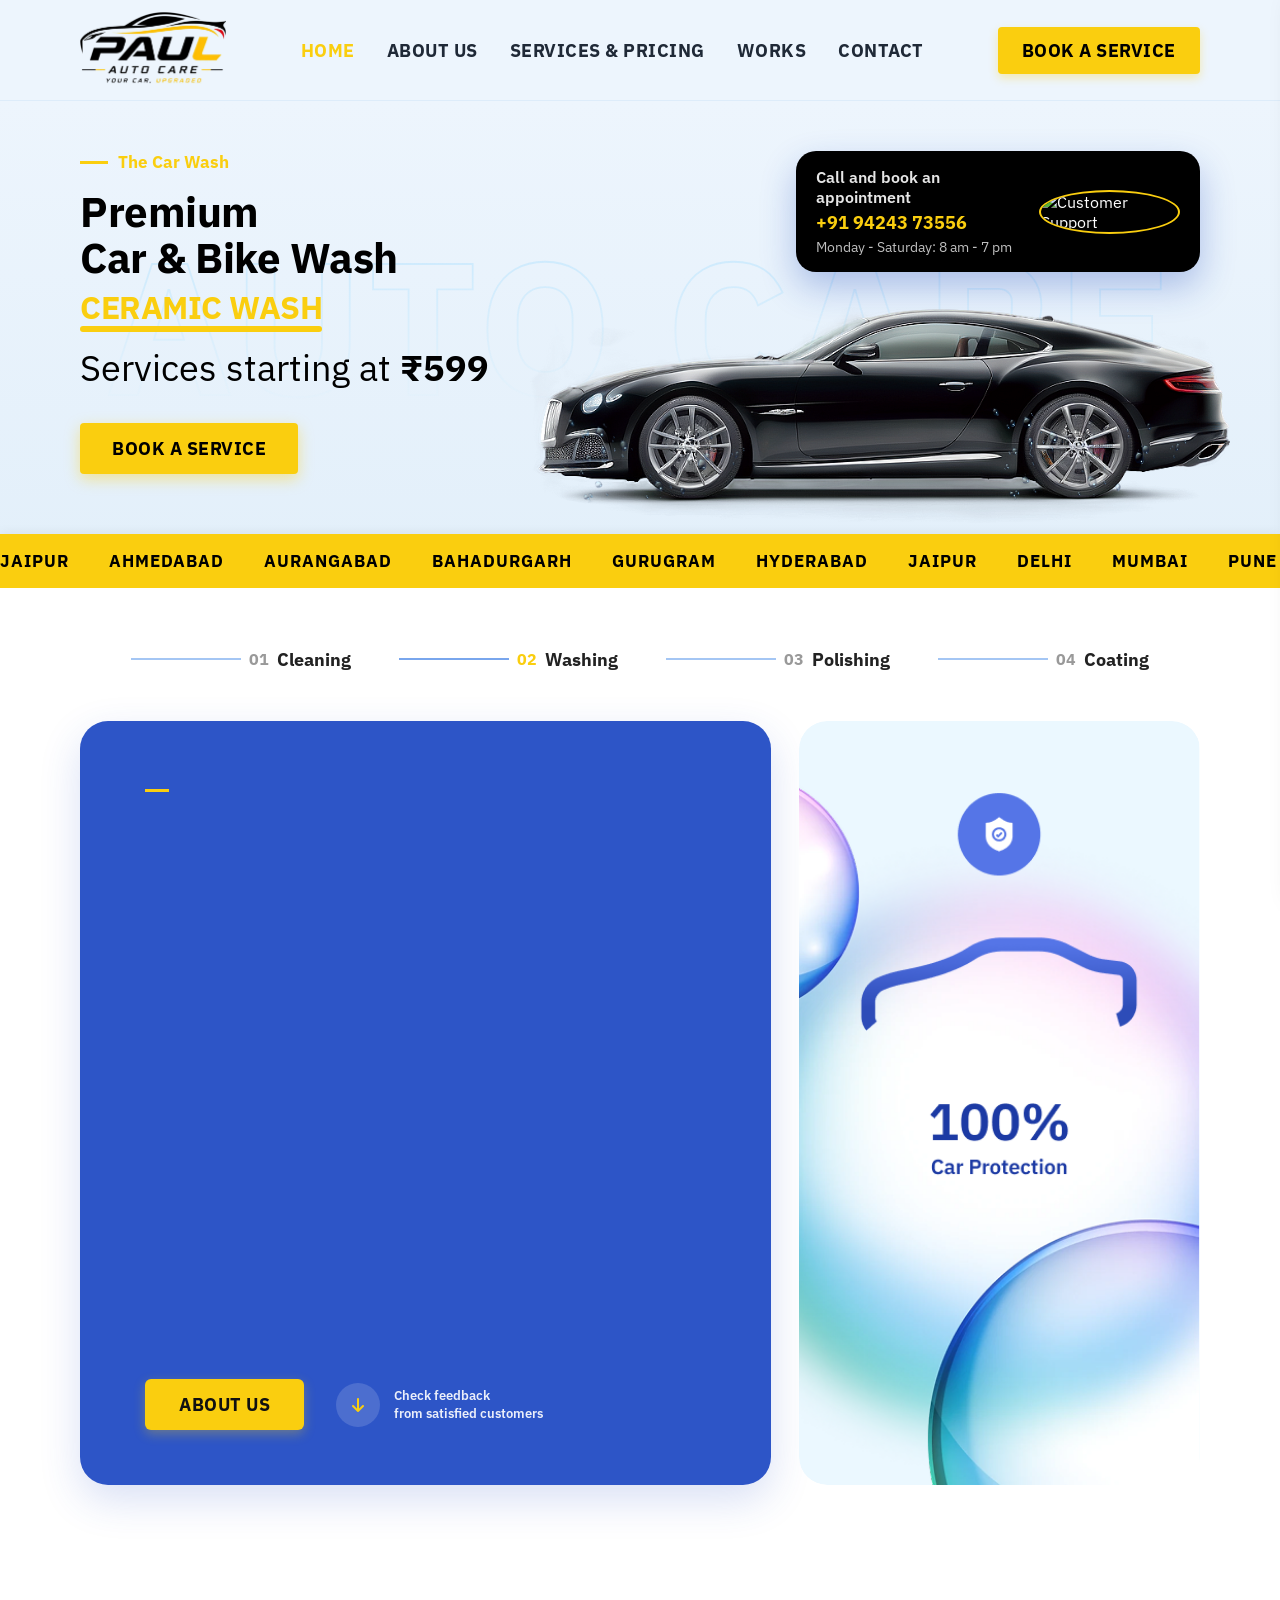
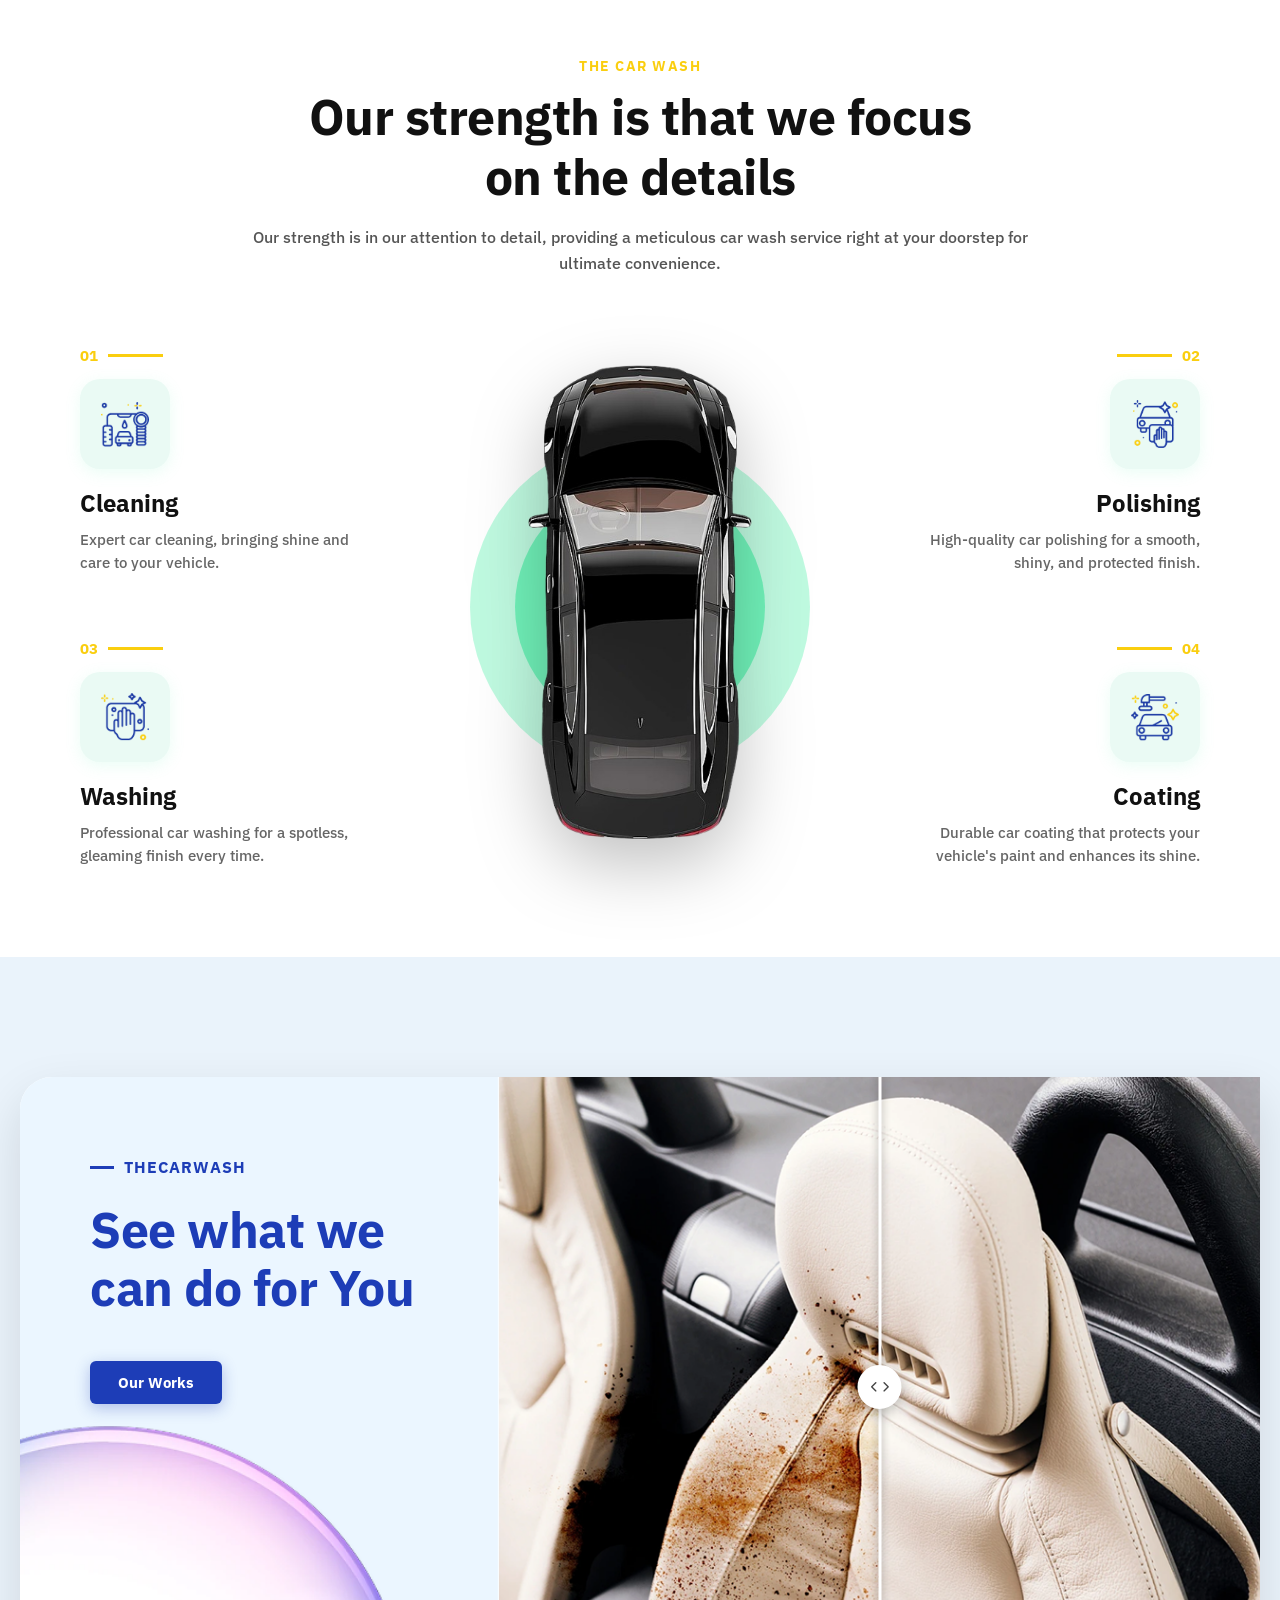
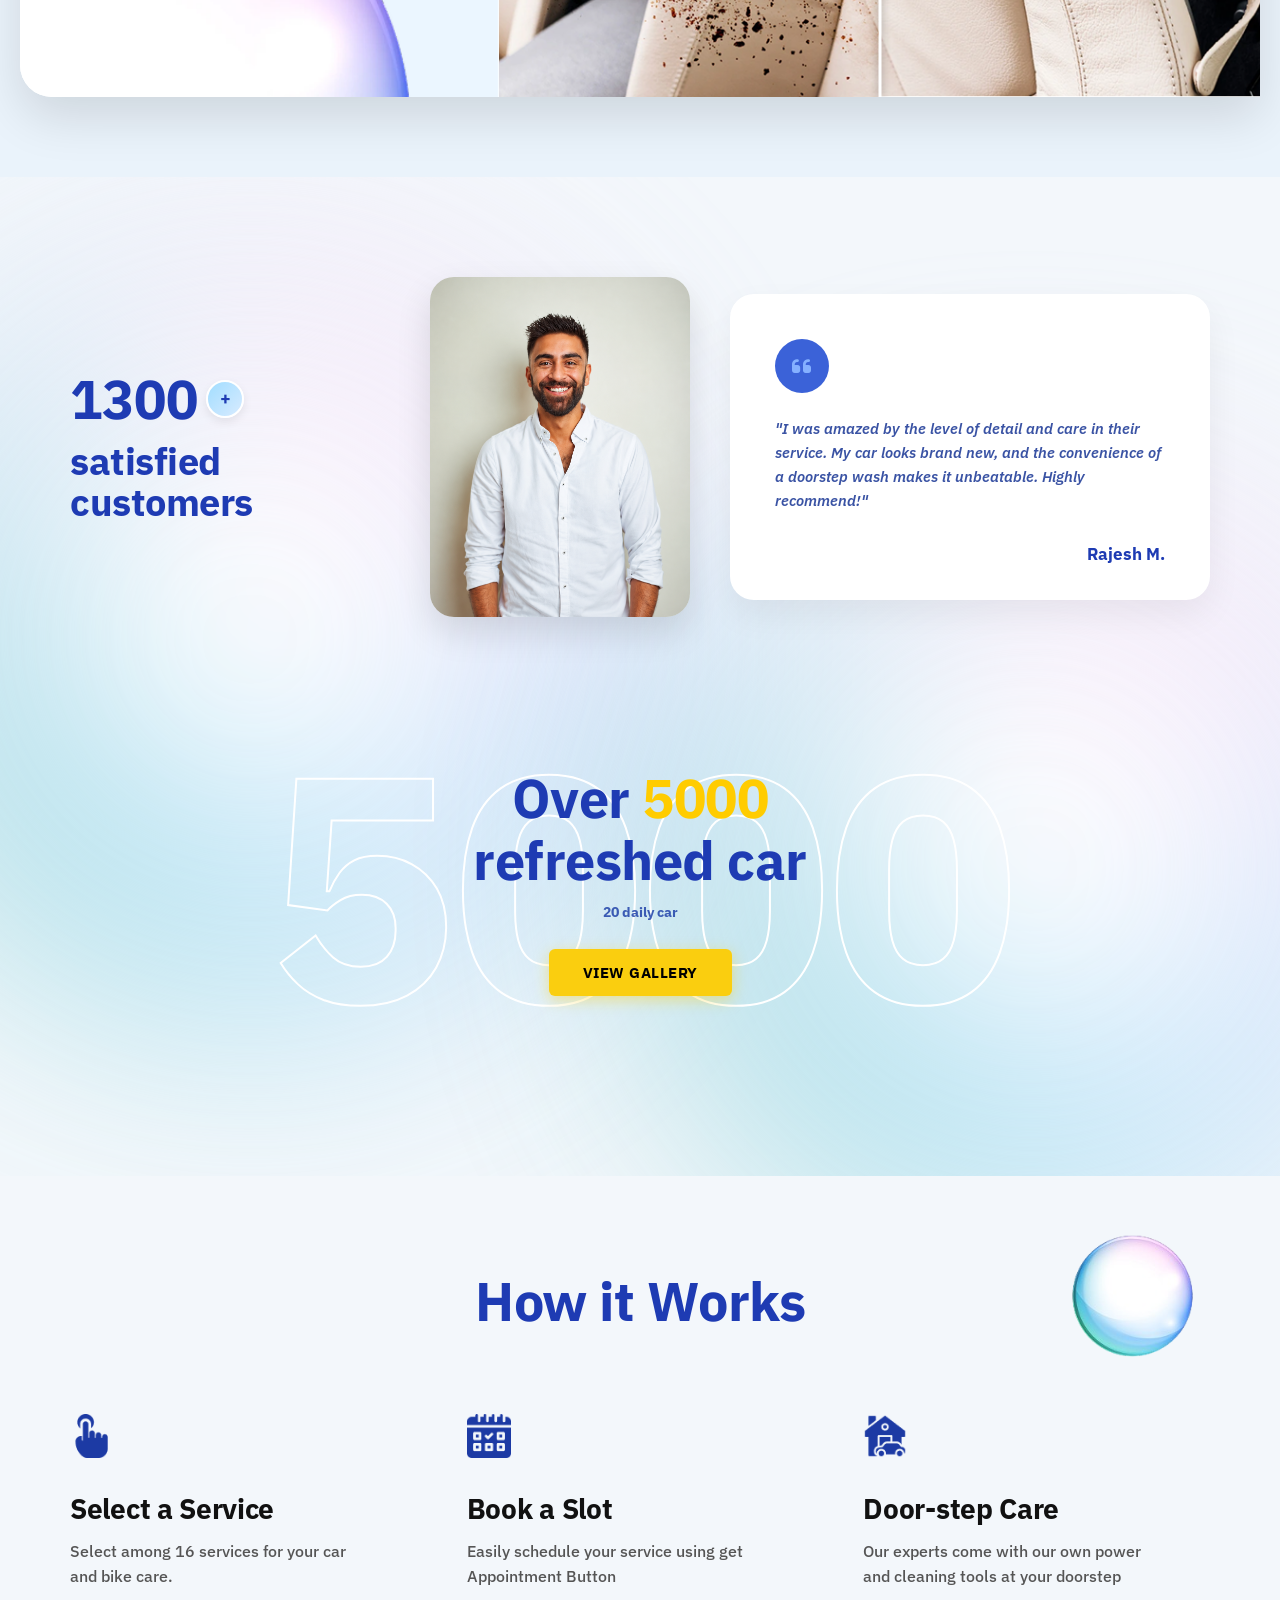
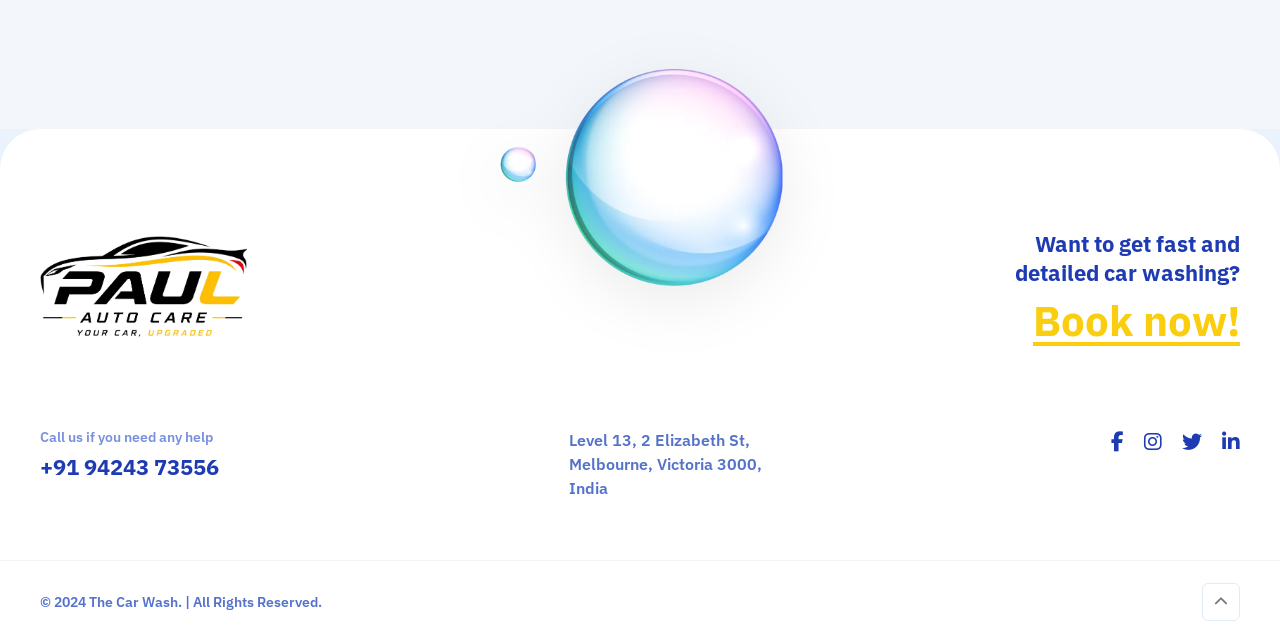
==== index.html @ 659ad4d6 "first commit" ====
<!DOCTYPE html>
<html lang="en">

<head>
    <meta charset="UTF-8">
    <meta name="viewport" content="width=device-width, initial-scale=1.0">
    <title>The Car Wash</title>
    <!-- FontAwesome 6 CDN for reliable icons -->
    <link rel="stylesheet" href="https://cdnjs.cloudflare.com/ajax/libs/font-awesome/6.4.0/css/all.min.css"
        crossorigin="anonymous" referrerpolicy="no-referrer" />
    <!-- Animate.css for motion effects -->
    <link rel="stylesheet" href="https://cdnjs.cloudflare.com/ajax/libs/animate.css/4.1.1/animate.min.css" />
    <!-- Google Fonts -->
    <link rel="preconnect" href="https://fonts.googleapis.com">
    <link rel="preconnect" href="https://fonts.gstatic.com" crossorigin>
    <link href="https://fonts.googleapis.com/css2?family=Montserrat:wght@400;500;600;700;800;900&display=swap"
        rel="stylesheet">
    <link rel="stylesheet" href="style/style.css">
</head>

<body>
    <nav>
        <div class="nav-container">
            <div class="logo">
                <a href="#"><img src="assets/logo-paul.png" alt="The Car Wash Logo"></a>
            </div>

            <ul class="nav-links">
                <li><a href="#" class="active">HOME</a></li>
                <li><a href="#">ABOUT US</a></li>
                <li><a href="#">SERVICES & PRICING</a></li>
                <li><a href="#">WORKS</a></li>
                <li><a href="#">CONTACT</a></li>
            </ul>

            <div class="nav-btn-wrapper">
                <a href="#" class="btn-book">BOOK A SERVICE</a>
            </div>

            <!-- Hamburger Button for Mobile -->
            <button class="hamburger-btn" id="hamburgerBtn" aria-label="Toggle Menu">
                <i class="fa-solid fa-bars"></i>
            </button>
        </div>
    </nav>

    <!-- Side Menu Overlay & Panel for Mobile/Tablet -->
    <div class="side-panel-overlay" id="sidePanelOverlay"></div>
    <div class="side-panel" id="sidePanel">
        <div class="side-panel-header">
            <div class="side-panel-logo">
                <img src="assets/logo-paul.png" alt="The Car Wash Logo">
            </div>
            <button class="close-btn" id="closePanelBtn" aria-label="Close Menu">
                <i class="fa-solid fa-xmark"></i>
            </button>
        </div>
        <ul class="side-panel-links">
            <li><a href="#" class="active"><i class="fa-solid fa-house"></i> HOME</a></li>
            <li><a href="#"><i class="fa-solid fa-address-card"></i> ABOUT US</a></li>
            <li><a href="#"><i class="fa-solid fa-list-check"></i> SERVICES & PRICING</a></li>
            <li><a href="#"><i class="fa-solid fa-briefcase"></i> WORKS</a></li>
            <li><a href="#"><i class="fa-solid fa-envelope"></i> CONTACT</a></li>
        </ul>
        <div class="side-panel-footer">
            <a href="#" class="btn-book side-book-btn"><i class="fa-solid fa-calendar-check"></i> BOOK A SERVICE</a>
        </div>
    </div>

    <section class="auto-hero-section">
        <!-- Thin gradient outlined background text behind elements -->
        <svg class="hero-bg-svg" viewBox="0 0 1000 200" preserveAspectRatio="xMidYMid meet">
            <defs>
                <linearGradient id="outlineGradient" x1="0%" y1="0%" x2="0%" y2="100%">
                    <stop offset="0%" stop-color="#A1DDFF" stop-opacity="0.5" />
                    <stop offset="100%" stop-color="#f3f7fc" stop-opacity="0.5" />
                </linearGradient>
            </defs>
            <text x="50%" y="50%" text-anchor="middle" dominant-baseline="central" class="hero-bg-svg-text">AUTO CARE</text>
        </svg>

        <div class="hero-container">
            <div class="hero-content animate__animated animate__fadeInLeft">
                <div class="sub-heading">
                    <span class="yellow-line"></span>
                    <span class="sub-text">The Car Wash</span>
                </div>
                <h1 class="main-title">
                    Premium<br>
                    Car & Bike Wash<br>
                    <span class="highlight-wrapper">
                        <span class="highlight-text" id="animatedHighlightText">GRAPHENE CERAMIC WASH</span>
                        <span class="highlight-underline" id="animatedHighlightUnderline"></span>
                    </span>
                </h1>
                <p class="starting-price">Services starting at <b>₹599</b></p>
                <div class="hero-action">
                    <a href="#" class="btn-book hero-btn">BOOK A SERVICE</a>
                </div>
            </div>

            <div class="hero-image-container animate__animated animate__fadeInRight">
                <!-- Appointment Badge -->
                <div class="appointment-card animate__animated animate__fadeInDown animate__delay-1s">
                    <div class="appointment-info">
                        <span class="title">Call and book an appointment</span>
                        <span class="phone-number">+91 94243 73556</span>
                        <span class="timing">Monday - Saturday: 8 am - 7 pm</span>
                    </div>
                    <div class="avatar">
                        <img src="https://images.unsplash.com/photo-1534528741775-53994a69daeb?auto=format&fit=crop&w=150&q=80"
                            alt="Customer Support">
                    </div>
                </div>

                <!-- Water Drops overlays -->
                <img src="assets/drops.png" alt="Water Drops Left" class="drops-image drops-left">
                <img src="assets/drops.png" alt="Water Drops Right" class="drops-image drops-right">

                <!-- Car Image -->
                <img src="assets/car-wash.png" alt="Blue Car Wash" class="car-image">
            </div>
        </div>

        <!-- City Banner / Ticker below hero -->
        <div class="city-banner">
            <div class="marquee-track">
                <div class="city-list">
                    <span>JAIPUR</span>
                    <span>AHMEDABAD</span>
                    <span>AURANGABAD</span>
                    <span>BAHADURGARH</span>
                    <span>GURUGRAM</span>
                    <span>HYDERABAD</span>
                    <span>JAIPUR</span>
                    <span>DELHI</span>
                    <span>MUMBAI</span>
                    <span>PUNE</span>
                </div>
                <div class="city-list" aria-hidden="true">
                    <span>JAIPUR</span>
                    <span>AHMEDABAD</span>
                    <span>AURANGABAD</span>
                    <span>BAHADURGARH</span>
                    <span>GURUGRAM</span>
                    <span>HYDERABAD</span>
                    <span>JAIPUR</span>
                    <span>DELHI</span>
                    <span>MUMBAI</span>
                    <span>PUNE</span>
                </div>
            </div>
        </div>
    </section>



    <section class="car-wash-section">
        <!-- Top steps indicator -->
        <div class="wash-steps-wrapper animate__animated animate__fadeInUp">
            <div class="wash-step active" data-step="0">
                <span class="step-line"></span>
                <span class="step-num">01</span>
                <span class="step-name">Cleaning</span>
            </div>
            <div class="wash-step" data-step="1">
                <span class="step-line"></span>
                <span class="step-num">02</span>
                <span class="step-name">Washing</span>
            </div>
            <div class="wash-step" data-step="2">
                <span class="step-line"></span>
                <span class="step-num">03</span>
                <span class="step-name">Polishing</span>
            </div>
            <div class="wash-step" data-step="3">
                <span class="step-line"></span>
                <span class="step-num">04</span>
                <span class="step-name">Coating</span>
            </div>
        </div>

        <!-- Main content area: Left blue box & Right car-100 image -->
        <div class="car-wash-container animate__animated animate__fadeInUp">
            <!-- Left Blue Box -->
            <div class="car-wash-left-box">
                <div class="box-sub-heading">
                    <span class="box-yellow-line"></span>
                    <span class="box-sub-text" id="washSubText">The Car Wash</span>
                </div>

                <h2 class="box-title" id="washTitle">
                    Car Washing Center<br>
                    at your Door-Step!
                </h2>

                <ul class="box-features" id="washFeatures">
                    <li>Most Affordable Price</li>
                    <li>Authorised Products</li>
                    <li>Free Air Freshener<br><span class="feature-sub">on every service.</span></li>
                </ul>

                <div class="box-action">
                    <a href="#" class="btn-about-us">ABOUT US</a>
                    <div class="feedback-link">
                        <span class="arrow-circle"><i class="fa-solid fa-arrow-down"></i></span>
                        <div class="feedback-text">
                            Check feedback<br>
                            from satisfied customers
                        </div>
                    </div>
                </div>
            </div>

            <!-- Right Image Box -->
            <div class="car-wash-right-img">
                <img src="assets/car-100.png" alt="100% Car Protection">
            </div>
        </div>
    </section>

    <!-- Details Strength Feature Section -->
    <section class="details-strength-section">
        <div class="details-header animate__animated animate__fadeInUp">
            <span class="sub-tag">THE CAR WASH</span>
            <h2 class="section-heading">Our strength is that we focus<br>on the details</h2>
            <p class="section-subtext">Our strength is in our attention to detail, providing a meticulous car wash service right at your doorstep for ultimate convenience.</p>
        </div>

        <div class="details-content-grid animate__animated animate__fadeInUp">
            <!-- Left Features (01 & 03) -->
            <div class="features-column features-left">
                <!-- Item 01: Cleaning -->
                <div class="detail-card">
                    <div class="card-num-bar">
                        <span class="card-num">01</span>
                        <span class="card-line"></span>
                    </div>
                    <div class="icon-box">
                        <img src="assets/icon1.png" alt="Cleaning Icon">
                    </div>
                    <h3 class="card-title">Cleaning</h3>
                    <p class="card-desc">Expert car cleaning, bringing shine and care to your vehicle.</p>
                </div>

                <!-- Item 03: Washing -->
                <div class="detail-card">
                    <div class="card-num-bar">
                        <span class="card-num">03</span>
                        <span class="card-line"></span>
                    </div>
                    <div class="icon-box">
                        <img src="assets/icon3.png" alt="Washing Icon">
                    </div>
                    <h3 class="card-title">Washing</h3>
                    <p class="card-desc">Professional car washing for a spotless, gleaming finish every time.</p>
                </div>
            </div>

            <!-- Center Rotating Car Container -->
            <div class="center-rotate-container">
                <!-- Dual rings background behind car -->
                <div class="green-rings-bg">
                    <div class="ring outer-ring"></div>
                    <div class="ring inner-ring"></div>
                </div>
                <!-- Seamless Rotating Car Image -->
                <img src="assets/rotate-car.png" alt="Rotating Car Top View" class="rotating-car-img">
            </div>

            <!-- Right Features (02 & 04) -->
            <div class="features-column features-right">
                <!-- Item 02: Polishing -->
                <div class="detail-card">
                    <div class="card-num-bar">
                        <span class="card-line"></span>
                        <span class="card-num">02</span>
                    </div>
                    <div class="icon-box">
                        <img src="assets/icon2.png" alt="Polishing Icon">
                    </div>
                    <h3 class="card-title">Polishing</h3>
                    <p class="card-desc">High-quality car polishing for a smooth, shiny, and protected finish.</p>
                </div>

                <!-- Item 04: Coating -->
                <div class="detail-card">
                    <div class="card-num-bar">
                        <span class="card-line"></span>
                        <span class="card-num">04</span>
                    </div>
                    <div class="icon-box">
                        <img src="assets/icon4.png" alt="Coating Icon">
                    </div>
                    <h3 class="card-title">Coating</h3>
                    <p class="card-desc">Durable car coating that protects your vehicle's paint and enhances its shine.</p>
                </div>
            </div>
        </div>
        </section>
    <!-- Before & After Comparison Works Section -->
    <section class="before-after-section">
        <div class="before-after-container animate__animated animate__fadeInUp">
            <!-- Left Info Box with bg image afbef-left.png -->
            <div class="ba-left-box" style="background-image: url('assets/afbef-left.png');">
                <div class="ba-sub-heading">
                    <span class="ba-line"></span>
                    <span class="ba-sub-text">THECARWASH</span>
                </div>
                <h2 class="ba-title">
                    See what we
                    can do for
                    You
                </h2>
                <a href="#" class="btn-our-works">Our Works</a>
            </div>

            <!-- Right Interactive Slider Container -->
            <div class="ba-slider-container" id="baSliderContainer">
                <!-- After Image (Base / Full background) -->
                <div class="ba-img-layer ba-after-layer">
                    <img src="assets/after-seat1.png" alt="After Cleaning Seat">
                </div>

                <!-- Before Image (Clipped overlay) -->
                <div class="ba-img-layer ba-before-layer" id="baBeforeLayer">
                    <img src="assets/before-seat1.png" alt="Before Cleaning Seat">
                </div>

                <!-- Vertical Handle Line & Handle Button -->
                <div class="ba-handle-line" id="baHandleLine">
                    <div class="ba-handle-btn">
                        <i class="fa-solid fa-chevron-left"></i>
                        <i class="fa-solid fa-chevron-right"></i>
                    </div>
                </div>

                <!-- Hidden Range Input for seamless dragging/touching -->
                <input type="range" min="0" max="100" value="50" class="ba-range-input" id="baRangeInput" aria-label="Before and after comparison slider">
            </div>
        </div>
    </section>
    <!-- Testimonials & 5000 Stats Section -->
    <section class="reviews-stats-section">
        <!-- Big blurred background balls (ball-bg.png) -->
        <img src="assets/ball-bg.png" alt="Blurred Background Ambient" class="bg-blur-ball ball-left">
        <img src="assets/ball-bg.png" alt="Blurred Background Ambient" class="bg-blur-ball ball-right">

        <div class="reviews-stats-container">
            <!-- Top Testimonial Row -->
            <div class="testimonial-row animate__animated animate__fadeInUp">
                <!-- Left Stat Card -->
                <div class="stat-badge-card">
                    <span class="stat-number">1300</span>
                    <span class="stat-plus-icon">+</span>
                    <div class="stat-label">
                        satisfied<br>
                        customers
                    </div>
                </div>

                <!-- Center Customer Portrait Image -->
                <div class="customer-portrait-box">
                    <img src="assets/review-persons.png" alt="Satisfied Customer Portrait">
                </div>

                <!-- Right Quote Card -->
                <div class="testimonial-quote-card">
                    <div class="quote-icon">
                        <i class="fa-solid fa-quote-left"></i>
                    </div>
                    <p class="quote-text">
                        "I was amazed by the level of detail and care in their service. My car looks brand new, and the convenience of a doorstep wash makes it unbeatable. Highly recommend!"
                    </p>
                    <span class="quote-author">Rajesh M.</span>
                </div>
            </div>

            <!-- Bottom 5000 Stats Banner -->
            <div class="stats-banner-5000 animate__animated animate__fadeInUp">
                <!-- Huge outlined watermark 5000 text in background -->
                <div class="outline-watermark-5000">5000</div>

                <!-- Foreground Content -->
                <div class="banner-foreground-content">
                    <h2 class="banner-heading">
                        Over <span class="highlight-yellow">5000</span><br>
                        refreshed car
                    </h2>
                    <p class="banner-subtext">20 daily car</p>
                    <a href="#" class="btn-view-gallery">VIEW GALLERY</a>
                </div>
            </div>
        </div>
    </section>
    <!-- How It Works Section -->
    <section class="how-it-works-section">
        <!-- Top Right Ball BG -->
        <img src="assets/ball-bg.png" alt="Top Right Ambient Ball" class="hiw-ball-bg">

        <div class="hiw-container animate__animated animate__fadeInUp">
            <h2 class="hiw-main-title">How it Works</h2>

            <div class="hiw-steps-grid">
                <!-- Step 1: Select a Service -->
                <div class="hiw-step-card">
                    <div class="hiw-icon-box">
                        <img src="assets/foot1.png" alt="Select a Service Icon">
                    </div>
                    <h3 class="hiw-step-title">Select a Service</h3>
                    <p class="hiw-step-desc">Select among 16 services for your car and bike care.</p>
                </div>

                <!-- Step 2: Book a Slot -->
                <div class="hiw-step-card">
                    <div class="hiw-icon-box">
                        <img src="assets/foot2.png" alt="Book a Slot Icon">
                    </div>
                    <h3 class="hiw-step-title">Book a Slot</h3>
                    <p class="hiw-step-desc">Easily schedule your service using get Appointment Button</p>
                </div>

                <!-- Step 3: Door-step Care -->
                <div class="hiw-step-card">
                    <div class="hiw-icon-box">
                        <img src="assets/foot3.png" alt="Door-step Care Icon">
                    </div>
                    <h3 class="hiw-step-title">Door-step Care</h3>
                    <p class="hiw-step-desc">Our experts come with our own power and cleaning tools at your doorstep</p>
                </div>
            </div>
        </div>
    </section>

    <!-- Footer Section -->
    <footer class="site-footer">
        <!-- Center Overlapping Bubble Image -->
        <img src="assets/bubble.png" alt="Center Overlapping Bubble" class="footer-center-bubble">

        <div class="footer-container">
            <!-- Top CTA & Brand Row -->
            <div class="footer-main-row">
                <!-- Left: Logo -->
                <div class="footer-col footer-brand-col">
                    <a href="#" class="footer-logo">
                        <img src="assets/logo-paul.png" alt="The Car Wash Logo">
                    </a>
                </div>

                <!-- Right: Call To Action Text & Yellow Link -->
                <div class="footer-col footer-cta-col">
                    <p class="cta-question">Want to get fast and detailed car washing?</p>
                    <a href="#" class="cta-book-link">Book now!</a>
                </div>
            </div>

            <!-- Middle Info Row: Call, Address, Socials -->
            <div class="footer-info-row">
                <div class="info-col call-col">
                    <span class="info-label">Call us if you need any help</span>
                    <a href="tel:+919424373556" class="info-value phone-val">+91 94243 73556</a>
                </div>

                <div class="info-col address-col">
                    <p class="address-text">
                        Level 13, 2 Elizabeth St,<br>
                        Melbourne, Victoria 3000,<br>
                        India
                    </p>
                </div>

                <div class="info-col socials-col">
                    <a href="#" aria-label="Facebook"><i class="fa-brands fa-facebook-f"></i></a>
                    <a href="#" aria-label="Instagram"><i class="fa-brands fa-instagram"></i></a>
                    <a href="#" aria-label="Twitter"><i class="fa-brands fa-twitter"></i></a>
                    <a href="#" aria-label="LinkedIn"><i class="fa-brands fa-linkedin-in"></i></a>
                </div>
            </div>
        </div>

        <!-- Bottom Copyright Sub-Footer -->
        <div class="sub-footer">
            <div class="sub-footer-container">
                <p class="copyright-text">© 2024 The Car Wash. | All Rights Reserved.</p>
                <button class="back-to-top-btn" id="backToTopBtn" aria-label="Scroll back to top">
                    <i class="fa-solid fa-chevron-up"></i>
                </button>
            </div>
        </div>
    </footer>

    <script src="script/script.js"></script>
</body>

</html>
---- style/style.css ----
@import url('https://fonts.googleapis.com/css2?family=IBM+Plex+Sans:ital,wght@0,100..700;1,100..700&display=swap');

:root {
    --primary: #FACE0F;
    --dark: #000000;
    --font-ibm: "IBM Plex Sans", sans-serif;
}

/* Reset & Global Styles */
* {
    margin: 0;
    padding: 0;
    box-sizing: border-box;
}

body {
    font-family: var(--font-ibm);
    background-color: #eaf3fb;
    color: #111;
    overflow-x: hidden;
    position: relative;
}

/* NAVBAR STYLING */
nav {
    width: 100%;
    background-color: #edf5fd;
    border-bottom: 1px solid #ddecfa;
    position: relative;
    z-index: 100;
    padding: 12px 0;
}

.nav-container {
    max-width: 1850px;
    margin: 0 auto;
    padding: 0 40px;
    display: flex;
    justify-content: space-between;
    align-items: center;
}

.logo img {
    height: 72px;
    width: auto;
    object-fit: contain;
}

.nav-links {
    display: flex;
    list-style: none;
    gap: 32px;
    align-items: center;
}

.nav-links a {
    text-decoration: none;
    font-weight: 700;
    font-size: 18px;
    color: #1f2937;
    letter-spacing: 0.5px;
    transition: color 0.3s ease;
}

.nav-links a:hover,
.nav-links a.active {
    color: var(--primary);
}

.btn-book {
    display: inline-block;
    background-color: var(--primary);
    color: #000;
    font-weight: 800;
    font-size: 18px;
    padding: 12px 24px;
    border-radius: 4px;
    text-decoration: none;
    letter-spacing: 0.5px;
    box-shadow: 0 4px 10px rgba(255, 204, 0, 0.3);
    transition: all 0.3s ease;
}

.btn-book:hover {
    background-color: #e6b800;
    transform: translateY(-2px);
    box-shadow: 0 6px 14px rgba(255, 204, 0, 0.4);
}

.hamburger-btn {
    display: none;
    background: none;
    border: none;
    font-size: 26px;
    color: #111;
    cursor: pointer;
    padding: 5px;
}

/* SIDE PANEL / DRAWER FOR MOBILE & TABLETS */
.side-panel-overlay {
    position: fixed;
    top: 0;
    left: 0;
    width: 100vw;
    height: 100vh;
    background: rgba(0, 0, 0, 0.5);
    z-index: 998;
    opacity: 0;
    visibility: hidden;
    transition: opacity 0.3s ease, visibility 0.3s ease;
}

.side-panel-overlay.active {
    opacity: 1;
    visibility: visible;
}

.side-panel {
    position: fixed;
    top: 0;
    right: -320px;
    width: 300px;
    height: 100vh;
    background-color: #ffffff;
    z-index: 999;
    box-shadow: -5px 0 25px rgba(0, 0, 0, 0.15);
    display: flex;
    flex-direction: column;
    transition: right 0.4s cubic-bezier(0.25, 0.8, 0.25, 1);
    padding: 24px;
}

.side-panel.open {
    right: 0;
}

.side-panel-header {
    display: flex;
    justify-content: space-between;
    align-items: center;
    padding-bottom: 20px;
    border-bottom: 1px solid #eee;
}

.side-panel-logo img {
    height: 48px;
}

.close-btn {
    background: none;
    border: none;
    font-size: 24px;
    color: #333;
    cursor: pointer;
    transition: color 0.2s;
}

.close-btn:hover {
    color: var(--primary);
}

.side-panel-links {
    list-style: none;
    margin-top: 30px;
    display: flex;
    flex-direction: column;
    gap: 15px;
}

.side-panel-links li a {
    text-decoration: none;
    color: #222;
    font-weight: 700;
    font-size: 14px;
    display: flex;
    align-items: center;
    gap: 14px;
    padding: 10px 14px;
    border-radius: 6px;
    transition: background 0.2s, color 0.2s;
}

.side-panel-links li a i {
    font-size: 16px;
    color: var(--primary);
    width: 20px;
    text-align: center;
}

.side-panel-links li a:hover,
.side-panel-links li a.active {
    background-color: #fef8e7;
    color: #111;
}

.side-panel-footer {
    margin-top: auto;
    padding-top: 20px;
    text-align: center;
}

.side-book-btn {
    width: 100%;
    display: block;
    text-align: center;
}

/* HERO SECTION */
.auto-hero-section {
    position: relative;
    min-height: auto;
    background: linear-gradient(180deg, #edf5fd 0%, #e2effa 100%);
    display: flex;
    flex-direction: column;
    justify-content: space-between;
    overflow: hidden;
    padding-top: 30px;
}

.hero-bg-svg {
    position: absolute;
    top: 50%;
    left: 50%;
    transform: translate(-50%, -58%);
    width: 95vw;
    height: auto;
    max-height: 50vh;
    user-select: none;
    pointer-events: none;
    z-index: 1;
}

.hero-bg-svg-text {
    font-family: var(--font-ibm);
    font-size: 155px;
    font-weight: 900;
    fill: none;
    stroke: url(#outlineGradient);
    stroke-width: 1.5px;
    letter-spacing: 4px;
}

.hero-container {
    max-width: 1750px;
    width: 100%;
    margin: 0 auto;
    padding: 0 40px;
    display: grid;
    grid-template-columns: 1fr 1.25fr;
    align-items: flex-end;
    position: relative;
    z-index: 2;
    margin-top: 20px;
    margin-bottom: 0;
}

/* Left Content */
.hero-content {
    display: flex;
    flex-direction: column;
    align-items: flex-start;
    padding-bottom: 40px;
}

.sub-heading {
    display: flex;
    align-items: center;
    gap: 10px;
    margin-bottom: 16px;
}

.yellow-line {
    width: 28px;
    height: 3px;
    background-color: var(--primary);
    display: inline-block;
}

.sub-text {
    font-weight: 700;
    color: var(--primary);
    font-size: 17px;
}

.main-title {
    font-size: 84px;
    font-weight: 900;
    line-height: 1.1;
    color: #000;
    margin-bottom: 16px;
    letter-spacing: -0.5px;
}

.main-title .highlight {
    color: var(--primary);
}

.highlight-wrapper {
    position: relative;
    display: inline-block;
    color: var(--primary, var(--primary));
}

.highlight-text {
    display: inline-block;
    transition: opacity 0.3s ease, transform 0.3s ease;
    opacity: 1;
    transform: translateY(0);
    font-size: 48px;
}

.highlight-text.fade-out {
    opacity: 0;
    transform: translateY(-8px);
}

.highlight-text.fade-in {
    opacity: 1;
    transform: translateY(0);
}

.highlight-underline {
    position: absolute;
    bottom: -4px;
    left: 0;
    height: 6px;
    background-color: var(--primary, var(--primary));
    border-radius: 3px;
    width: 0%;
    transition: width 0.6s cubic-bezier(0.25, 1, 0.5, 1);
}

.starting-price {
    font-size: 36px;
    font-weight: 400;
    color: var(--dark);
    margin-bottom: 32px;
}

.hero-btn {
    padding: 14px 32px;
    font-size: 18px;
    box-shadow: 0 5px 15px rgba(255, 204, 0, 0.4);
}

/* Right Content: Car & Card */
.hero-image-container {
    position: relative;
    display: flex;
    justify-content: flex-end;
    align-items: flex-end;
}

/* Floating Appointment Card */
.appointment-card {
    position: absolute;
    top: -115px;
    right: 120px;
    background: #000000;
    color: #fff;
    padding: 18px 24px;
    border-radius: 20px;
    display: flex;
    align-items: center;
    gap: 16px;
    box-shadow: 0 15px 35px rgba(27, 68, 184, 0.3);
    z-index: 5;
    width: 100%;
    max-width: 440px;
    justify-content: space-between;
}

.appointment-info {
    display: flex;
    flex-direction: column;
}

.appointment-info .title {
    font-size: 20px;
    font-weight: 600;
    opacity: 0.9;
    margin-bottom: 4px;
}

.appointment-info .phone-number {
    font-size: 18px;
    font-weight: 800;
    color: var(--primary);
    margin-bottom: 4px;
}

.appointment-info .timing {
    font-size: 14px;
    opacity: 0.75;
}

.appointment-card .avatar img {
    width: 64px;
    height: 64px;
    border-radius: 50%;
    object-fit: cover;
    border: 2px solid var(--primary);
}

/* Water Drops overlays */
.drops-image {
    position: absolute;
    bottom: -15px;
    height: auto;
    z-index: 4;
    pointer-events: none;
}

.drops-left {
    left: -30px;
    width: 200px;
}

.drops-right {
    right: 10px;
    width: 220px;
}

/* Car Image */
.car-image {
    width: 120%;
    max-width: 980px;
    height: auto;
    object-fit: contain;
    position: relative;
    z-index: 3;
    margin-top: 20px;
    margin-bottom: -10px;
    transform: translateX(30px);
}

/* CITY BANNER BELOW HERO */
.city-banner {
    width: 100%;
    background-color: var(--primary);
    padding: 16px 0;
    position: relative;
    z-index: 10;
    overflow: hidden;
    box-shadow: 0 -2px 10px rgba(0, 0, 0, 0.05);
    margin-top: 20px;
    display: flex;
}

.marquee-track {
    display: flex;
    width: max-content;
    animation: marquee-scroll 22s linear infinite;
}

.marquee-track:hover {
    animation-play-state: paused;
}

.city-list {
    display: flex;
    align-items: center;
    gap: 40px;
    padding-right: 40px;
    flex-shrink: 0;
}

.city-list span {
    font-weight: 900;
    font-size: 20px;
    color: #000;
    letter-spacing: 1px;
    text-transform: uppercase;
    white-space: nowrap;
}

@keyframes marquee-scroll {
    0% {
        transform: translateX(0);
    }

    100% {
        transform: translateX(-50%);
    }
}

/* CAR WASH SECTION */
.car-wash-section {
    padding: 60px 20px 80px 20px;
    background-color: #ffffff;
    display: flex;
    flex-direction: column;
    align-items: center;
}

/* Steps indicator top bar */
.wash-steps-wrapper {
    display: flex;
    align-items: center;
    justify-content: center;
    gap: 48px;
    margin-bottom: 50px;
    width: 100%;
    max-width: 1100px;
}

.wash-step {
    display: flex;
    align-items: center;
    gap: 8px;
    font-family: var(--font-ibm);
}

.step-line {
    width: 110px;
    height: 2px;
    background-color: #a4c6f4;
    display: inline-block;
}

.wash-step.active .step-line {
    background-color: #79a6ed;
}

.step-num {
    font-size: 16px;
    font-weight: 800;
    color: #999;
}

.wash-step.active .step-num {
    color: var(--primary);
}

.step-name {
    font-size: 18px;
    font-weight: 800;
    color: #222222;
}

/* Main Container - Grid layout for Left Box & Right Image */
.car-wash-container {
    display: flex;
    align-items: stretch;
    justify-content: center;
    gap: 28px;
    max-width: 1120px;
    width: 100%;
}

/* Left Blue Box */
.car-wash-left-box {
    background-color: #2d55c7;
    border-radius: 28px;
    padding: 60px 65px 55px 65px;
    color: #ffffff;
    flex: 1.4;
    display: flex;
    flex-direction: column;
    justify-content: space-between;
    box-shadow: 0 15px 40px rgba(45, 85, 199, 0.18);
}

.box-sub-heading {
    display: flex;
    align-items: center;
    gap: 12px;
    margin-bottom: 24px;
}

.box-yellow-line {
    width: 24px;
    height: 3px;
    background-color: var(--primary);
    display: inline-block;
}

.box-sub-text {
    font-size: 15px;
    font-weight: 700;
    color: var(--primary);
    letter-spacing: 0.5px;
}

.box-title {
    font-size: 48px;
    font-weight: 800;
    line-height: 1.15;
    color: #ffffff;
    margin-bottom: 35px;
    letter-spacing: -0.5px;
}

.box-features {
    list-style: disc;
    padding-left: 28px;
    margin-bottom: 50px;
    display: flex;
    flex-direction: column;
    gap: 16px;
}

.box-features li {
    font-size: 28px;
    font-weight: 500;
    color: #ffffff;
    line-height: 1.3;
}

.box-features li::marker {
    font-size: 0.8em;
}


/* Bottom Action Buttons inside Blue Box */
.box-action {
    display: flex;
    align-items: center;
    gap: 32px;
}

.btn-about-us {
    background-color: var(--primary);
    color: #111111;
    font-size: 18px;
    font-weight: 800;
    padding: 14px 34px;
    border-radius: 6px;
    text-decoration: none;
    letter-spacing: 0.5px;
    transition: all 0.3s ease;
    box-shadow: 0 4px 12px rgba(250, 206, 15, 0.3);
}

.btn-about-us:hover {
    background-color: #e6b800;
    transform: translateY(-2px);
}

.feedback-link {
    display: flex;
    align-items: center;
    gap: 14px;
    cursor: pointer;
}

.arrow-circle {
    width: 44px;
    height: 44px;
    border-radius: 50%;
    background-color: rgba(255, 255, 255, 0.15);
    display: flex;
    align-items: center;
    justify-content: center;
    color: var(--primary);
    font-size: 16px;
    transition: background 0.3s ease, transform 0.3s ease;
}

.feedback-link:hover .arrow-circle {
    background-color: rgba(255, 255, 255, 0.25);
    transform: translateY(2px);
}

.feedback-text {
    font-size: 13px;
    font-weight: 600;
    color: #ffffff;
    line-height: 1.35;
    opacity: 0.9;
}

/* Right Image Box */
.car-wash-right-img {
    flex: 1;
    display: flex;
    border-radius: 28px;
    overflow: hidden;
}

.car-wash-right-img img {
    width: 100%;
    height: 100%;
    object-fit: cover;
    display: block;
    border-radius: 28px;
}


/* ==========================================================================
   RESPONSIVE MEDIA QUERIES (AS REQUESTED)
   ========================================================================== */

/* 1. LARGE DESKTOPS (1200px to 1439px) */
@media (min-width: 1200px) and (max-width: 1439px) {

    .nav-container,
    .hero-container {
        max-width: 1180px;
        padding: 0 30px;
    }

    .main-title {
        font-size: 42px;
    }

    .car-image {
        max-width: 700px;
    }

    .appointment-info .title {
        font-size: 16px;
    }

    .appointment-card {
        top: -134px;
        right: 0;
        padding: 16px 20px;
        width: 65%;
    }

    .city-list span {
        font-size: 17px;
    }

    .highlight-text {
        font-size: 32px;
    }
    .details-strength-section{
        padding: 90px 80px !important;
    }
    .reviews-stats-section{
        padding: 100px 70px 120px 70px !important;
    }
    .how-it-works-section{
        padding: 90px 70px 140px 70px !important;
    }
}


/* 2. MINI DESKTOPS & LANDSCAPE TABLETS (Together) (992px to 1199px) */
@media (min-width: 992px) and (max-width: 1199px) {

    .nav-container,
    .hero-container {
        padding: 0 24px;
    }

    .nav-links {
        gap: 20px;
    }

    .nav-links a {
        font-size: 12px;
    }

    .main-title {
        font-size: 36px;
    }

    .starting-price {
        font-size: 19px;
    }

    .car-image {
        max-width: 580px;
    }

    .appointment-card {
        top: -25px;
        right: -10px;
        padding: 14px 18px;
    }

    .appointment-info .phone-number {
        font-size: 16px;
    }

    .city-list span {
        font-size: 15px;
    }
    
}


/* 3. PORTRAIT TABLETS (Separate) (577px to 991px) */
@media (min-width: 577px) and (max-width: 991px) {

    .nav-links,
    .nav-btn-wrapper {
        display: none;
    }

    .hamburger-btn {
        display: block;
    }

    .hero-container {
        grid-template-columns: 1fr;
        gap: 40px;
        text-align: center;
    }

    .hero-content {
        align-items: center;
    }

    .sub-heading {
        justify-content: center;
    }

    .main-title {
        font-size: 70px;
    }
.highlight-text{
    font-size: 40px !important;
}
    .starting-price {
        font-size: 20px;
    }

    .hero-image-container {
        justify-content: center;
        width: 100%;
    }

    .car-image {
        max-width: 100%;
        margin-top: 50px;
        transform: translateX(0);
    }

    .appointment-card {
        top: -60px;
        right: 38%;
        transform: translateX(50%);
        width: 90%;
        max-width: 418px;
    }

    .hero-bg-text {
        font-size: 18vw;
        transform: translate(-50%, -50%);
    }

    .city-list {
        overflow-x: auto;
        justify-content: flex-start;
        padding: 0 15px;
    }

    .city-list span {
        font-size: 16px;
    }
}


/* 4. MOBILE (Separate) (max-width: 576px) */
@media (max-width: 576px) {
    nav {
        padding: 8px 0;
    }

    .nav-container {
        padding: 0 16px;
    }

    .logo img {
        height: 48px;
    }

    .nav-links,
    .nav-btn-wrapper {
        display: none;
    }

    .hamburger-btn {
        display: block;
        font-size: 24px;
    }

    .hero-container {
        grid-template-columns: 1fr;
        padding: 0 16px;
        gap: 30px;
        text-align: center;
    }

    .hero-content {
        align-items: center;
    }

    .sub-heading {
        justify-content: center;
    }

    .main-title {
        font-size: 42px;
        line-height: 1.25;
    }

    .starting-price {
        font-size: 16px;
        margin-bottom: 24px;
    }

    .hero-btn {
        padding: 12px 24px;
        font-size: 13px;
        width: 100%;
        max-width: 260px;
    }

    .hero-image-container {
        justify-content: center;
        width: 100%;
        margin-top: 10px;
    }

    .car-image {
        width: 100%;
        max-width: 100%;
        margin-top: 70px;
        transform: translateX(0);
    }

    .appointment-card {
        top: -41px;
        right: 41%;
        transform: translateX(50%);
        width: 60%;
        padding: 12px 14px;
        border-radius: 14px;
        gap: 10px;
    }

    .appointment-info .title {
        font-size: 11px;
    }

    .appointment-info .phone-number {
        font-size: 15px;
    }

    .appointment-info .timing {
        font-size: 10px;
    }

    .appointment-card .avatar img {
        width: 40px;
        height: 40px;
    }

    .hero-bg-text {
        font-size: 22vw;
        -webkit-text-stroke: 1px rgba(135, 190, 240, 0.4);
        transform: translate(-50%, -45%);
    }

    .city-banner {
        padding: 12px 0;
    }

    .city-list {
        overflow-x: auto;
        justify-content: flex-start;
        gap: 20px;
        padding: 0 15px;
        -webkit-overflow-scrolling: touch;
    }

    .city-list span {
        font-size: 14px;
    }
}

/* RESPONSIVE STYLES FOR CAR WASH SECTION */
@media (max-width: 991px) {
    .wash-steps-wrapper {
        flex-wrap: wrap;
        gap: 20px 30px;
    }

    .step-line {
        width: 50px;
    }

    .car-wash-container {
        flex-direction: column;
    }

    .car-wash-left-box {
        padding: 40px 30px;
    }

    .box-title {
        font-size: 32px;
    }

    .box-features li {
        font-size: 20px;
    }

    .feature-sub {
        font-size: 18px;
    }

    .car-wash-right-img {
        max-height: 450px;
    }
}

@media (max-width: 576px) {
    .wash-steps-wrapper {
        gap: 15px;
    }

    .step-line {
        width: 25px;
    }

    .step-name {
        font-size: 14px;
    }

    .box-title {
        font-size: 26px;
    }

    .box-action {
        flex-direction: column;
        align-items: flex-start;
        gap: 20px;
    }
}

/* ==========================================================================
   DETAILS STRENGTH SECTION WITH ROTATING CAR & DUAL RINGS
   ========================================================================== */
.details-strength-section {
    padding: 90px 20px;
    background-color: #ffffff;
    display: flex;
    flex-direction: column;
    align-items: center;
    overflow: hidden;
}

/* Header */
.details-header {
    text-align: center;
    max-width: 800px;
    margin-bottom: 70px;
}

.details-header .sub-tag {
    font-size: 14px;
    font-weight: 800;
    color: var(--primary);
    letter-spacing: 1.5px;
    display: inline-block;
    margin-bottom: 12px;
}

.details-header .section-heading {
    font-size: 50px;
    font-weight: 800;
    color: #111111;
    line-height: 1.2;
    margin-bottom: 18px;
    letter-spacing: -0.5px;
}

.details-header .section-subtext {
    font-size: 16px;
    color: #555555;
    line-height: 1.6;
    font-weight: 500;
}

/* Content Grid Layout */
.details-content-grid {
    display: grid;
    grid-template-columns: 1fr 440px 1fr;
    align-items: center;
    gap: 60px;
    max-width: 1280px;
    width: 100%;
}

/* Side Feature Columns */
.features-column {
    display: flex;
    flex-direction: column;
    gap: 65px;
}

.features-left .detail-card {
    align-items: flex-start;
    text-align: left;
}

.features-right .detail-card {
    align-items: flex-end;
    text-align: right;
}

/* Card item */
.detail-card {
    display: flex;
    flex-direction: column;
    max-width: 320px;
}

.card-num-bar {
    display: flex;
    align-items: center;
    gap: 10px;
    margin-bottom: 14px;
}

.card-num {
    font-size: 15px;
    font-weight: 800;
    color: var(--primary);
}

.card-line {
    width: 55px;
    height: 3px;
    background-color: var(--primary);
    display: inline-block;
}

.icon-box {
    width: 90px;
    height: 90px;
    background-color: #eafaf4;
    border-radius: 20px;
    display: flex;
    align-items: center;
    justify-content: center;
    margin-bottom: 18px;
    box-shadow: 0 4px 15px rgba(113, 243, 186, 0.15);
}

.icon-box img {
    width: 48px;
    height: 48px;
    object-fit: contain;
}

.card-title {
    font-size: 24px;
    font-weight: 800;
    color: #111111;
    margin-bottom: 10px;
}

.card-desc {
    font-size: 15px;
    color: #666666;
    line-height: 1.5;
    font-weight: 500;
}

/* Center Rotating Car & #71f3ba Dual Thick Rings */
.center-rotate-container {
    position: relative;
    width: 440px;
    height: 520px;
    display: flex;
    align-items: center;
    justify-content: center;
}

/* Background Dual Rings (#71f3ba) */
.green-rings-bg {
    position: absolute;
    top: 50%;
    left: 50%;
    transform: translate(-50%, -50%);
    width: 340px;
    height: 340px;
    pointer-events: none;
    z-index: 1;
}

.green-rings-bg .ring {
    position: absolute;
    top: 50%;
    left: 50%;
    transform: translate(-50%, -50%);
    border-radius: 50%;
}

/* Outer thick ring */
.green-rings-bg .outer-ring {
    width: 340px;
    height: 340px;
    background-color: rgba(113, 243, 186, 0.45);
}

/* Inner thick ring */
.green-rings-bg .inner-ring {
    width: 250px;
    height: 250px;
    background-color: #71f3ba;
}

/* Seamless Rotating Top-View Car Image */
.rotating-car-img {
    width: auto;
    height: 520px;
    object-fit: contain;
    position: relative;
    z-index: 2;
    filter: drop-shadow(0 25px 35px rgba(0, 0, 0, 0.25));
    animation: rotate-car-seamless 24s linear infinite;
}

@keyframes rotate-car-seamless {
    0% {
        transform: rotate(0deg);
    }

    100% {
        transform: rotate(360deg);
    }
}

/* Responsive Media Queries for Details Section */
@media (max-width: 1100px) {
    .details-content-grid {
        grid-template-columns: 1fr;
        gap: 40px;
        justify-items: center;
    }

    .features-column {
        flex-direction: row;
        justify-content: center;
        gap: 40px;
        width: 100%;
    }

    .features-left .detail-card,
    .features-right .detail-card {
        align-items: center;
        text-align: center;
    }

    .card-num-bar {
        justify-content: center;
    }
}

@media (max-width: 650px) {
    .details-header .section-heading {
        font-size: 28px;
    }

    .features-column {
        flex-direction: row;
        align-items: center;
    }

    .center-rotate-container {
        width: 300px;
        height: 380px;
    }

    .green-rings-bg {
        width: 240px;
        height: 240px;
    }

    .green-rings-bg .outer-ring {
        width: 240px;
        height: 240px;
    }

    .green-rings-bg .inner-ring {
        width: 170px;
        height: 170px;
    }

    .rotating-car-img {
        height: 380px;
    }
}

/* ==========================================================================
   BEFORE & AFTER COMPARISON SECTION
   ========================================================================== */
.before-after-section {
    position: relative;
    z-index: 20;
    margin-top: 100px;
    padding: 20px 20px 80px 20px;
    display: flex;
    justify-content: center;
}

.before-after-container {
    max-width: 1450px;
    width: 100%;
    height: 620px;
    background-color: #ffffff;
    border-radius: 32px 0px 0px 32px;
    overflow: hidden;
    display: grid;
    grid-template-columns: 0.85fr 1.35fr;
    box-shadow: 0 20px 50px rgba(0, 0, 0, 0.12);
}

/* Left Box styling */
.ba-left-box {
    background-size: cover;
    background-position: center;
    background-repeat: no-repeat;
    padding: 80px 70px;
    display: flex;
    flex-direction: column;
    justify-content: flex-start;
    align-items: flex-start;
    position: relative;
}

.ba-sub-heading {
    display: flex;
    align-items: center;
    gap: 10px;
    margin-bottom: 24px;
}

.ba-line {
    width: 24px;
    height: 3px;
    background-color: #1d3db7;
    display: inline-block;
}

.ba-sub-text {
    font-size: 16px;
    font-weight: 800;
    color: #1d3db7;
    letter-spacing: 1px;
}

.ba-title {
    font-size: 50px;
    font-weight: 800;
    line-height: 1.15;
    color: #1d3db7;
    margin-bottom: 45px;
    letter-spacing: -0.5px;
}

.btn-our-works {
    background-color: #1d3db7;
    color: #ffffff;
    font-size: 15px;
    font-weight: 700;
    padding: 12px 28px;
    border-radius: 6px;
    text-decoration: none;
    transition: all 0.3s ease;
    box-shadow: 0 4px 15px rgba(29, 61, 183, 0.3);
}

.btn-our-works:hover {
    background-color: #152d8a;
    transform: translateY(-2px);
}

/* Right Interactive Slider Box */
.ba-slider-container {
    position: relative;
    width: 100%;
    height: 100%;
    overflow: hidden;
    user-select: none;
}

.ba-img-layer {
    position: absolute;
    top: 0;
    left: 0;
    width: 100%;
    height: 100%;
}

.ba-img-layer img {
    width: 100%;
    height: 100%;
    object-fit: cover;
    display: block;
}

/* Before Layer clipped from left */
.ba-before-layer {
    width: 50%;
    overflow: hidden;
    z-index: 2;
}

/* Ensuring inner img stays full size relative to container */
.ba-before-layer img {
    width: 100%;
    height: 100%;
    object-fit: cover;
    position: absolute;
    top: 0;
    left: 0;
}

/* Vertical Handle Line & Handle Button */
.ba-handle-line {
    position: absolute;
    top: 0;
    bottom: 0;
    left: 50%;
    width: 3px;
    background-color: #ffffff;
    z-index: 3;
    transform: translateX(-50%);
    box-shadow: 0 0 8px rgba(0, 0, 0, 0.4);
    pointer-events: none;
}

.ba-handle-btn {
    position: absolute;
    top: 50%;
    left: 50%;
    transform: translate(-50%, -50%);
    width: 44px;
    height: 44px;
    border-radius: 50%;
    background-color: #ffffff;
    border: 2px solid #ffffff;
    box-shadow: 0 4px 15px rgba(0, 0, 0, 0.25);
    display: flex;
    align-items: center;
    justify-content: center;
    gap: 4px;
    color: #444444;
    font-size: 11px;
}

/* Transparent Range Input Overlay */
.ba-range-input {
    position: absolute;
    top: 0;
    left: 0;
    width: 100%;
    height: 100%;
    opacity: 0;
    z-index: 4;
    cursor: ew-resize;
    margin: 0;
}

/* Responsive queries for before after section */
@media (max-width: 991px) {
    .before-after-section {
        margin-top: 20px;
    }

    .before-after-container {
        grid-template-columns: 1fr;
        height: auto;
    }

    .ba-left-box {
        padding: 40px 30px;
    }

    .ba-title {
        font-size: 32px;
    }

    .ba-slider-container {
        height: 380px;
    }
}

/*REVIEWS & 5000 STATS SECTION WITH BLURRED BG BALLS */
.reviews-stats-section {
    position: relative;
    width: 100%;
    padding: 100px 40px 120px 40px;
    background-color: #f3f7fb;
    overflow: hidden;
    display: flex;
    justify-content: center;
}

/* Background Blurred Balls (ball-bg.png in big sizes) */
.bg-blur-ball {
    position: absolute;
    width: 800px;
    height: auto;
    object-fit: contain;
    pointer-events: none;
    z-index: 1;
    opacity: 0.85;
    filter: blur(125px);
}

.ball-left {
    top: 5%;
    left: -150px;
}

.ball-right {
    bottom: -10%;
    right: -150px;
}

/* Container */
.reviews-stats-container {
    max-width: 100%;
    width: 100%;
    position: relative;
    z-index: 2;
    display: flex;
    flex-direction: column;
    gap: 90px;
}

/* Top Testimonial Row */
.testimonial-row {
    display: flex;
    align-items: center;
    justify-content: center;
    gap: 40px;
}

/* Left Stat Badge */
.stat-badge-card {
    display: flex;
    align-items: center;
    gap: 8px;
    flex-wrap: wrap;
}

.stat-number {
    font-size: 54px;
    font-weight: 800;
    color: #1e3bb3;
    line-height: 1;
}

.stat-plus-icon {
    width: 38px;
    height: 38px;
    border-radius: 50%;
    background: linear-gradient(135deg, #a1ddff 0%, #d8ebff 100%);
    border: 2px solid #ffffff;
    display: flex;
    align-items: center;
    justify-content: center;
    color: #1e3bb3;
    font-size: 18px;
    font-weight: 800;
    box-shadow: 0 4px 10px rgba(0, 0, 0, 0.08);
}

.stat-label {
    width: 100%;
    font-size: 38px;
    font-weight: 800;
    color: #1e3bb3;
    line-height: 1.1;
    margin-top: 6px;
    letter-spacing: -0.5px;
}

/* Center Customer Portrait Image (review-persons.png) */
.customer-portrait-box {
    width: 260px;
    height: 340px;
    border-radius: 24px;
    overflow: hidden;
    flex-shrink: 0;
    box-shadow: 0 15px 35px rgba(0, 0, 0, 0.12);
}

.customer-portrait-box img {
    width: 100%;
    height: 100%;
    object-fit: cover;
    display: block;
}

/* Right Quote Card */
.testimonial-quote-card {
    background-color: #ffffff;
    border-radius: 24px;
    padding: 45px 45px 35px 45px;
    max-width: 480px;
    box-shadow: 0 15px 35px rgba(0, 0, 0, 0.06);
    display: flex;
    flex-direction: column;
    position: relative;
}

.quote-icon {
    width: 54px;
    height: 54px;
    border-radius: 50%;
    background-color: #3b62d8;
    color: #85b0ff;
    display: flex;
    align-items: center;
    justify-content: center;
    font-size: 22px;
    margin-bottom: 24px;
}

.quote-text {
    font-size: 15px;
    color: #3a53a4;
    line-height: 1.6;
    font-weight: 600;
    margin-bottom: 30px;
    font-style: italic;
}

.quote-author {
    align-self: flex-end;
    font-size: 17px;
    font-weight: 800;
    color: #1e3bb3;
}

/* Bottom 5000 Stats Banner */
.stats-banner-5000 {
    position: relative;
    width: 100%;
    padding: 60px 20px;
    display: flex;
    justify-content: center;
    align-items: center;
}

/* Huge Outlined Watermark 5000 Text */
.outline-watermark-5000 {
    position: absolute;
    top: 50%;
    left: 50%;
    transform: translate(-50%, -50%);
    font-size: 320px;
    font-weight: 900;
    color: transparent;
    -webkit-text-stroke: 2px rgb(255, 255, 255);
    user-select: none;
    pointer-events: none;
    white-space: nowrap;
    letter-spacing: -5px;
    z-index: 1;
}

/* Foreground Content inside Banner */
.banner-foreground-content {
    position: relative;
    z-index: 2;
    text-align: center;
    display: flex;
    flex-direction: column;
    align-items: center;
}

.banner-heading {
    font-size: 54px;
    font-weight: 800;
    color: #1e3bb3;
    line-height: 1.15;
    margin-bottom: 12px;
    letter-spacing: -0.5px;
}

.banner-heading .highlight-yellow {
    color: #ffcc00;
}

.banner-subtext {
    font-size: 14px;
    font-weight: 700;
    color: #2b4cad;
    margin-bottom: 28px;
    opacity: 0.9;
}

.btn-view-gallery {
    background-color: var(--primary);
    color: #000000;
    font-size: 15px;
    font-weight: 800;
    padding: 14px 34px;
    border-radius: 6px;
    text-decoration: none;
    letter-spacing: 0.5px;
    box-shadow: 0 4px 15px rgba(255, 204, 0, 0.4);
    transition: all 0.3s ease;
}

.btn-view-gallery:hover {
    background-color: #e6b800;
    transform: translateY(-2px);
}

/* Responsive Queries for Reviews & 5000 Stats Section */
@media (max-width: 991px) {
    .testimonial-row {
        flex-direction: column;
        text-align: center;
        gap: 35px;
    }

    .stat-badge-card {
        justify-content: center;
    }

    .testimonial-quote-card {
        max-width: 100%;
        align-items: center;
    }

    .quote-author {
        align-self: center;
    }

    .outline-watermark-5000 {
        font-size: 180px;
    }

    .banner-heading {
        font-size: 38px;
    }
}

@media (max-width: 576px) {
    .outline-watermark-5000 {
        font-size: 152px;
    }

    .banner-heading {
        font-size: 42px;
    }

    .stat-label {
        font-size: 28px;
    }

    .sub-text {
        font-size: 16px;
    }
}

/*  HOW IT WORKS SECTION & FOOTER WITH OVERLAPPING BUBBLE */
.how-it-works-section {
    position: relative;
    padding: 90px 20px 140px 20px;
    background-color: #f3f7fb;
    overflow: hidden;
}

/* Top Right Ambient Ball BG (ball-bg.png) */
.hiw-ball-bg {
    position: absolute;
    top: 50px;
    right: 80px;
    width: 135px;
    height: auto;
    pointer-events: none;
    z-index: 1;
}

.hiw-container {
    max-width: 1240px;
    margin: 0 auto;
    position: relative;
    z-index: 2;
    text-align: center;
}

.hiw-main-title {
    font-size: 54px;
    font-weight: 800;
    color: #1e3bb3;
    margin-bottom: 70px;
    letter-spacing: -0.5px;
}

.hiw-steps-grid {
    display: grid;
    grid-template-columns: repeat(3, 1fr);
    gap: 50px;
    text-align: left;
}

.hiw-step-card {
    display: flex;
    flex-direction: column;
    align-items: flex-start;
}

.hiw-icon-box {
    width: 60px;
    height: 60px;
    border-radius: 12px;
    display: flex;
    align-items: center;
    justify-content: flex-start;
    margin-bottom: 24px;
}

.hiw-icon-box img {
    width: 44px;
    height: 44px;
    object-fit: contain;
}

.hiw-step-title {
    font-size: 28px;
    font-weight: 800;
    color: #111111;
    margin-bottom: 12px;
    letter-spacing: -0.3px;
}

.hiw-step-desc {
    font-size: 16px;
    color: #555555;
    line-height: 1.55;
    font-weight: 500;
    max-width: 300px;
}

/* FOOTER STYLING */
.site-footer {
    position: relative;
    background-color: #ffffff;
    padding-top: 100px;
    border-top-left-radius: 40px;
    border-top-right-radius: 40px;
    /* margin-top: 20px; */
}

/* Center Overlapping Bubble (bubble.png half on both sections) */
.footer-center-bubble {
    position: absolute;
    top: -60px;
    left: 50%;
    transform: translateX(-50%);
    width: 285px;
    height: auto;
    z-index: 10;
    pointer-events: none;
    filter: drop-shadow(0 15px 30px rgba(0, 0, 0, 0.08));
}

.footer-container {
    max-width: 1280px;
    margin: 0 auto;
    padding: 0 40px 60px 40px;
}

/* Top Row */
.footer-main-row {
    display: flex;
    justify-content: space-between;
    align-items: center;
    margin-bottom: 80px;
}

.footer-logo img {
    height: 102px;
    width: auto;
    object-fit: contain;
}

.footer-cta-col {
    text-align: right;
}

.cta-question {
    font-size: 22px;
    font-weight: 800;
    color: #1e3bb3;
    margin-bottom: 6px;
    max-width: 280px;
}

.cta-book-link {
    font-size: 42px;
    font-weight: 900;
    color: var(--primary);
    text-decoration: underline;
    text-underline-offset: 6px;
    transition: opacity 0.3s ease;
}

.cta-book-link:hover {
    opacity: 0.85;
}

/* Middle Info Row */
.footer-info-row {
    display: flex;
    justify-content: space-between;
    align-items: flex-start;
    gap: 40px;
}

.call-col {
    display: flex;
    flex-direction: column;
}

.info-label {
    font-size: 14px;
    font-weight: 600;
    color: #7991dd;
    margin-bottom: 6px;
}

.info-value.phone-val {
    font-size: 22px;
    font-weight: 800;
    color: #1e3bb3;
    text-decoration: none;
}

.address-text {
    font-size: 16px;
    font-weight: 600;
    color: #5572cb;
    line-height: 1.5;
}

.socials-col {
    display: flex;
    align-items: center;
    gap: 20px;
}

.socials-col a {
    color: #1e3bb3;
    font-size: 20px;
    transition: color 0.3s ease, transform 0.3s ease;
}

.socials-col a:hover {
    color: var(--primary);
    transform: translateY(-2px);
}

/* Sub Footer */
.sub-footer {
    border-top: 1px solid #f0f4f9;
    padding: 22px 0;
}

.sub-footer-container {
    max-width: 1280px;
    margin: 0 auto;
    padding: 0 40px;
    display: flex;
    justify-content: space-between;
    align-items: center;
}

.copyright-text {
    font-size: 14px;
    font-weight: 600;
    color: #5572cb;
}

.back-to-top-btn {
    width: 38px;
    height: 38px;
    border-radius: 6px;
    background-color: #ffffff;
    border: 1px solid #ddecfa;
    color: #777777;
    cursor: pointer;
    display: flex;
    align-items: center;
    justify-content: center;
    font-size: 14px;
    transition: all 0.3s ease;
}

.back-to-top-btn:hover {
    background-color: var(--primary);
    color: #000000;
    border-color: var(--primary);
}

/* Responsive Queries for How It Works & Footer */
@media (max-width: 991px) {
    .hiw-steps-grid {
        grid-template-columns: repeat(2, 1fr);
        gap: 40px 30px;
    }

    .hiw-step-card {
        align-items: flex-start;
        text-align: left;
    }
}

@media (max-width: 576px) {
    .hiw-steps-grid {
        grid-template-columns: repeat(2, 1fr);
        gap: 30px 18px;
    }

    .hiw-step-title {
        font-size: 20px;
    }

    .hiw-step-desc {
        font-size: 13px;
        line-height: 1.4;
    }

    .hiw-icon-box {
        width: 48px;
        height: 48px;
        margin-bottom: 16px;
    }

    .hiw-icon-box img {
        width: 36px;
        height: 36px;
    }
}

@media (max-width: 768px) {
    .footer-main-row {
        flex-direction: row;
        justify-content: space-between;
        align-items: center;
        text-align: right;
        gap: 15px;
    }

    .footer-brand-col {
        text-align: left;
    }

    .footer-logo img {
        height: 60px;
    }

    .cta-question {
        font-size: 15px;
        max-width: 200px;
    }

    .cta-book-link {
        font-size: 28px !important;
    }

    .footer-cta-col {
        text-align: right;
    }

    .footer-info-row {
        flex-direction: row;
        justify-content: space-between;
        align-items: flex-start;
        flex-wrap: wrap;
        gap: 20px 15px;
        text-align: left;
    }

    .call-col {
        text-align: left;
    }

    .info-label {
        font-size: 12px;
    }

    .info-value.phone-val {
        font-size: 16px;
    }

    .address-col {
        width: 100%;
        order: 3;
        text-align: left;
    }

    .address-text {
        font-size: 14px;
    }

    .socials-col {
        order: 2;
        justify-content: flex-end;
    }

    .footer-center-bubble {
        width: 140px;
        top: -45px;
    }

    .highlight-text {
        font-size: 22px;
    }

    .highlight-underline {
        height: 2px;
    }

    .car-wash-right-img img {
        display: none;
    }

    .details-strength-section {
        padding-top: 0px;
    }

    .card-title {
        font-size: 20px;
    }

    .card-desc {
        font-size: 13px;
    }

    .before-after-container {
        border-radius: 32px 32px 0 0;
    }

    .ba-sub-text {
        font-size: 13px;
    }

    .reviews-stats-section {
        padding-top: 20px;
    }

    .hiw-ball-bg {
        width: 90px;
        top: 3px;
    }

    .cta-book-link {
        font-size: 36px;
    }
}
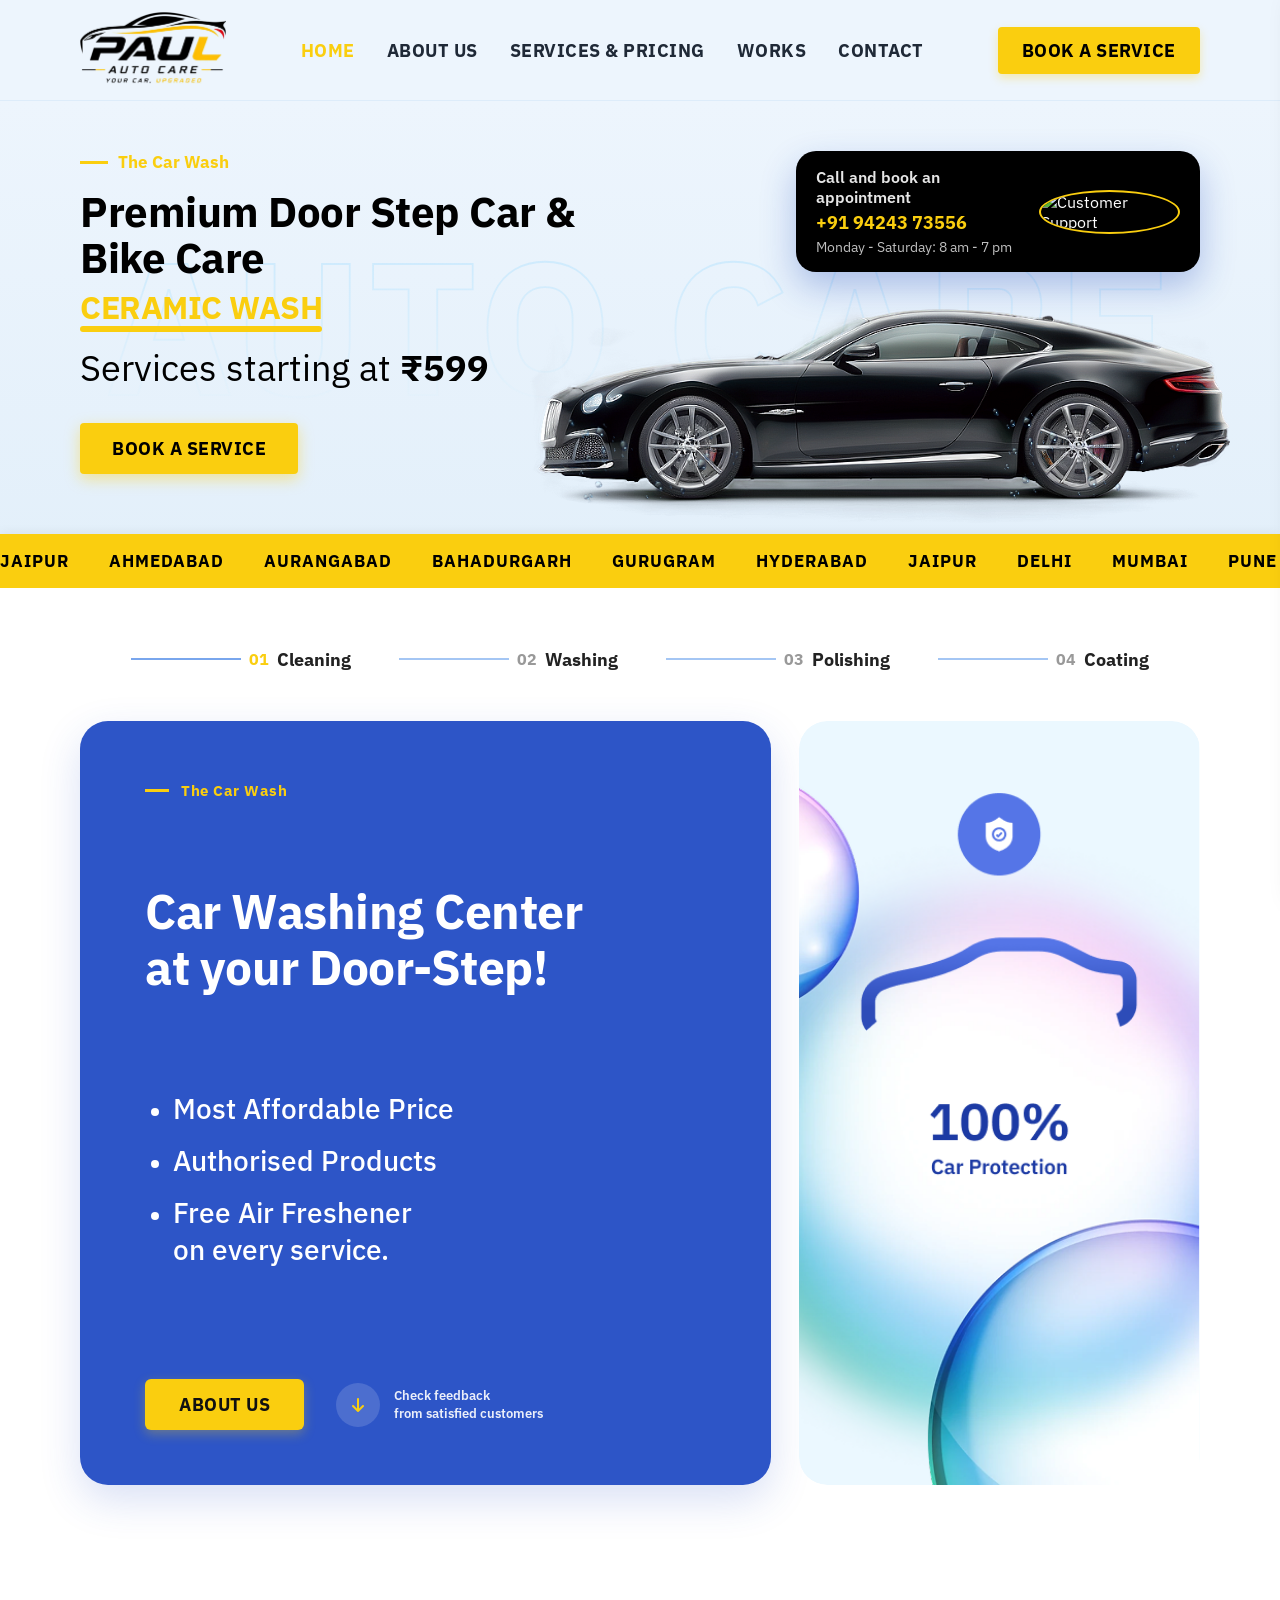
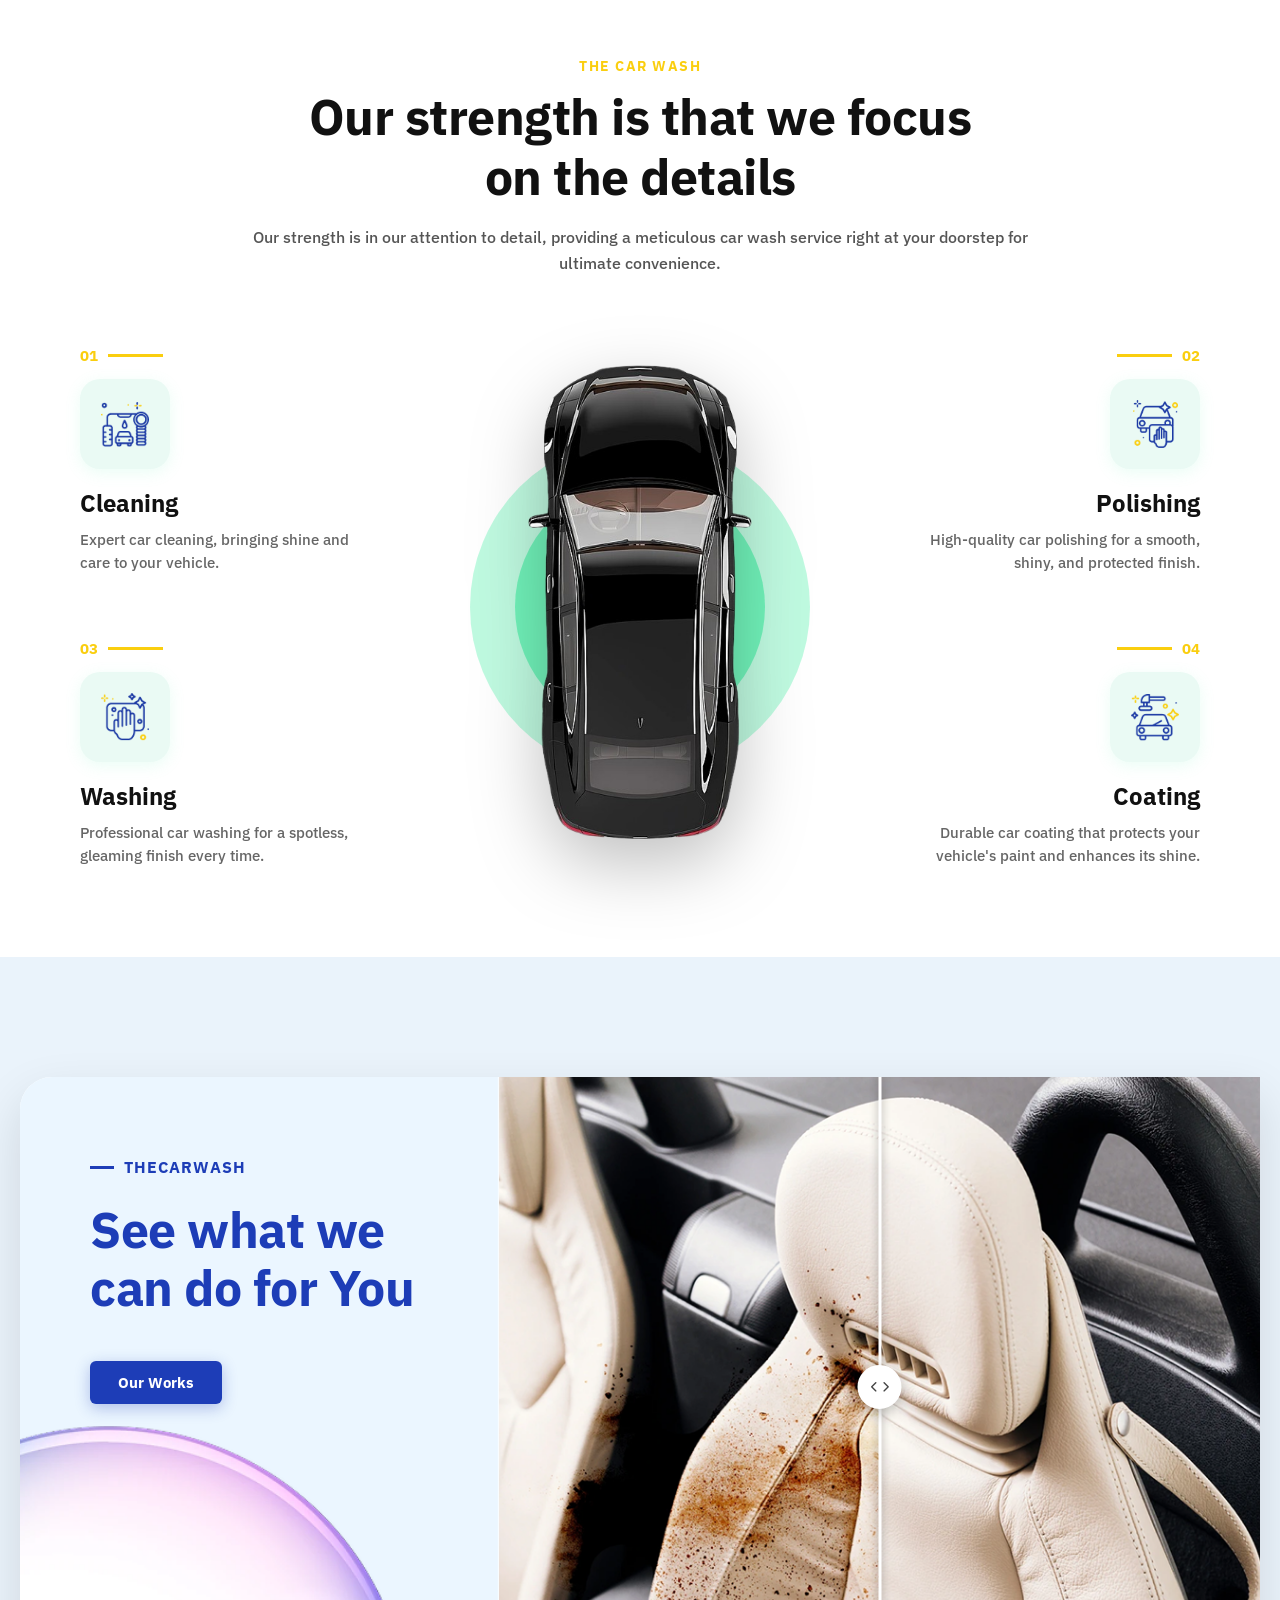
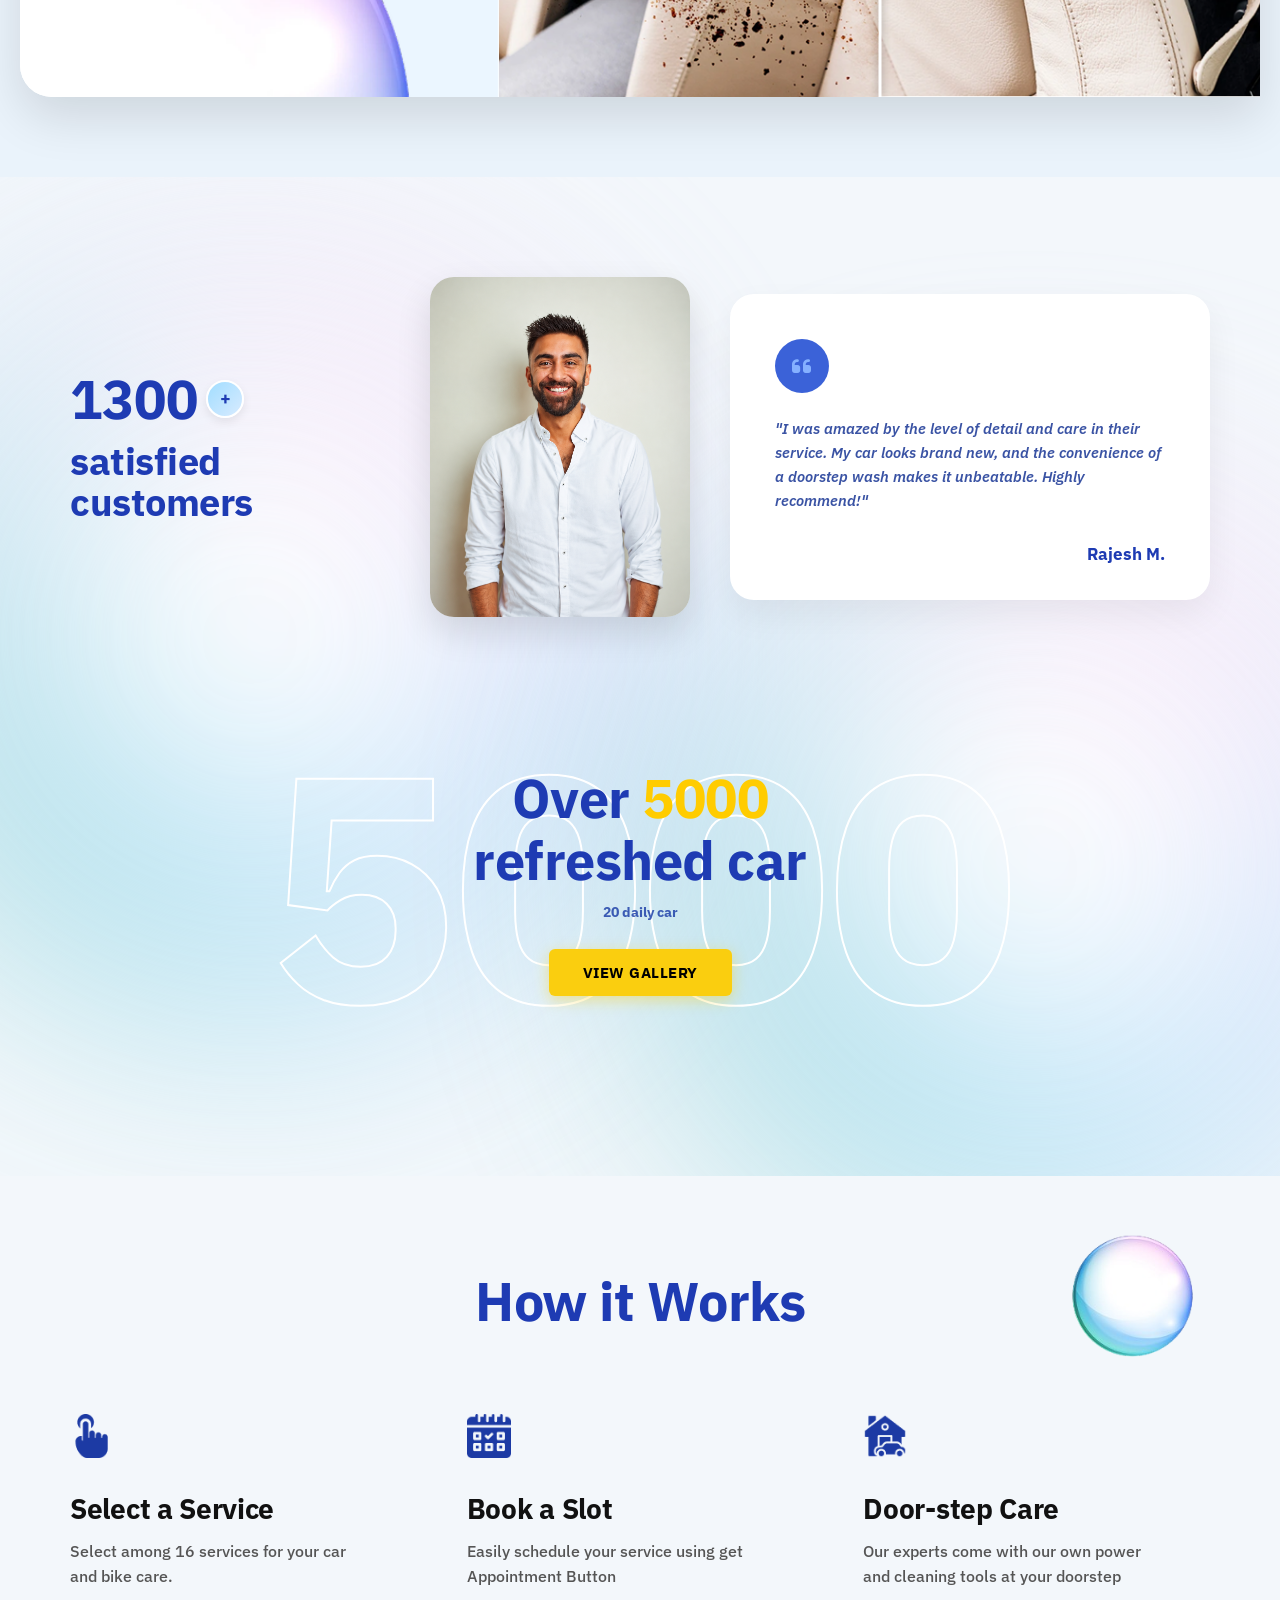
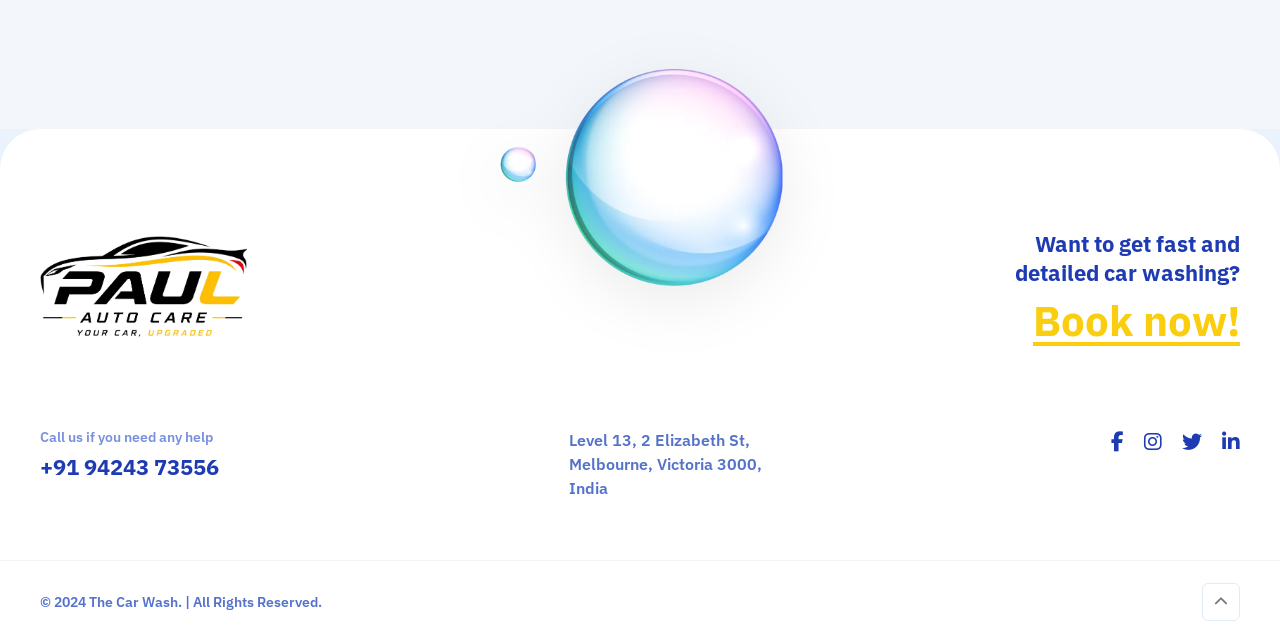
==== commit 81869217: "updated title" ====
--- a/index.html
+++ b/index.html
@@ -86,8 +86,8 @@
                     <span class="sub-text">The Car Wash</span>
                 </div>
                 <h1 class="main-title">
-                    Premium<br>
-                    Car & Bike Wash<br>
+                    Premium Door Step
+                    Car & Bike Care<br>
                     <span class="highlight-wrapper">
                         <span class="highlight-text" id="animatedHighlightText">GRAPHENE CERAMIC WASH</span>
                         <span class="highlight-underline" id="animatedHighlightUnderline"></span>
--- a/style/style.css
+++ b/style/style.css
@@ -20,7 +20,22 @@
     overflow-x: hidden;
     position: relative;
 }
-
+::-webkit-scrollbar {
+    width: 3.5px;
+}
+
+::-webkit-scrollbar-track {
+    background: #ffffff;
+}
+
+::-webkit-scrollbar-thumb {
+    background: #FACE0F;
+    border-radius: 10px;
+}
+
+::-webkit-scrollbar-thumb:hover {
+    background: #facf0fcb;
+}
 /* NAVBAR STYLING */
 nav {
     width: 100%;
@@ -896,8 +911,8 @@
     }
 
     .main-title {
-        font-size: 42px;
-        line-height: 1.25;
+        font-size: 46px;
+        line-height: 1;
     }
 
     .starting-price {
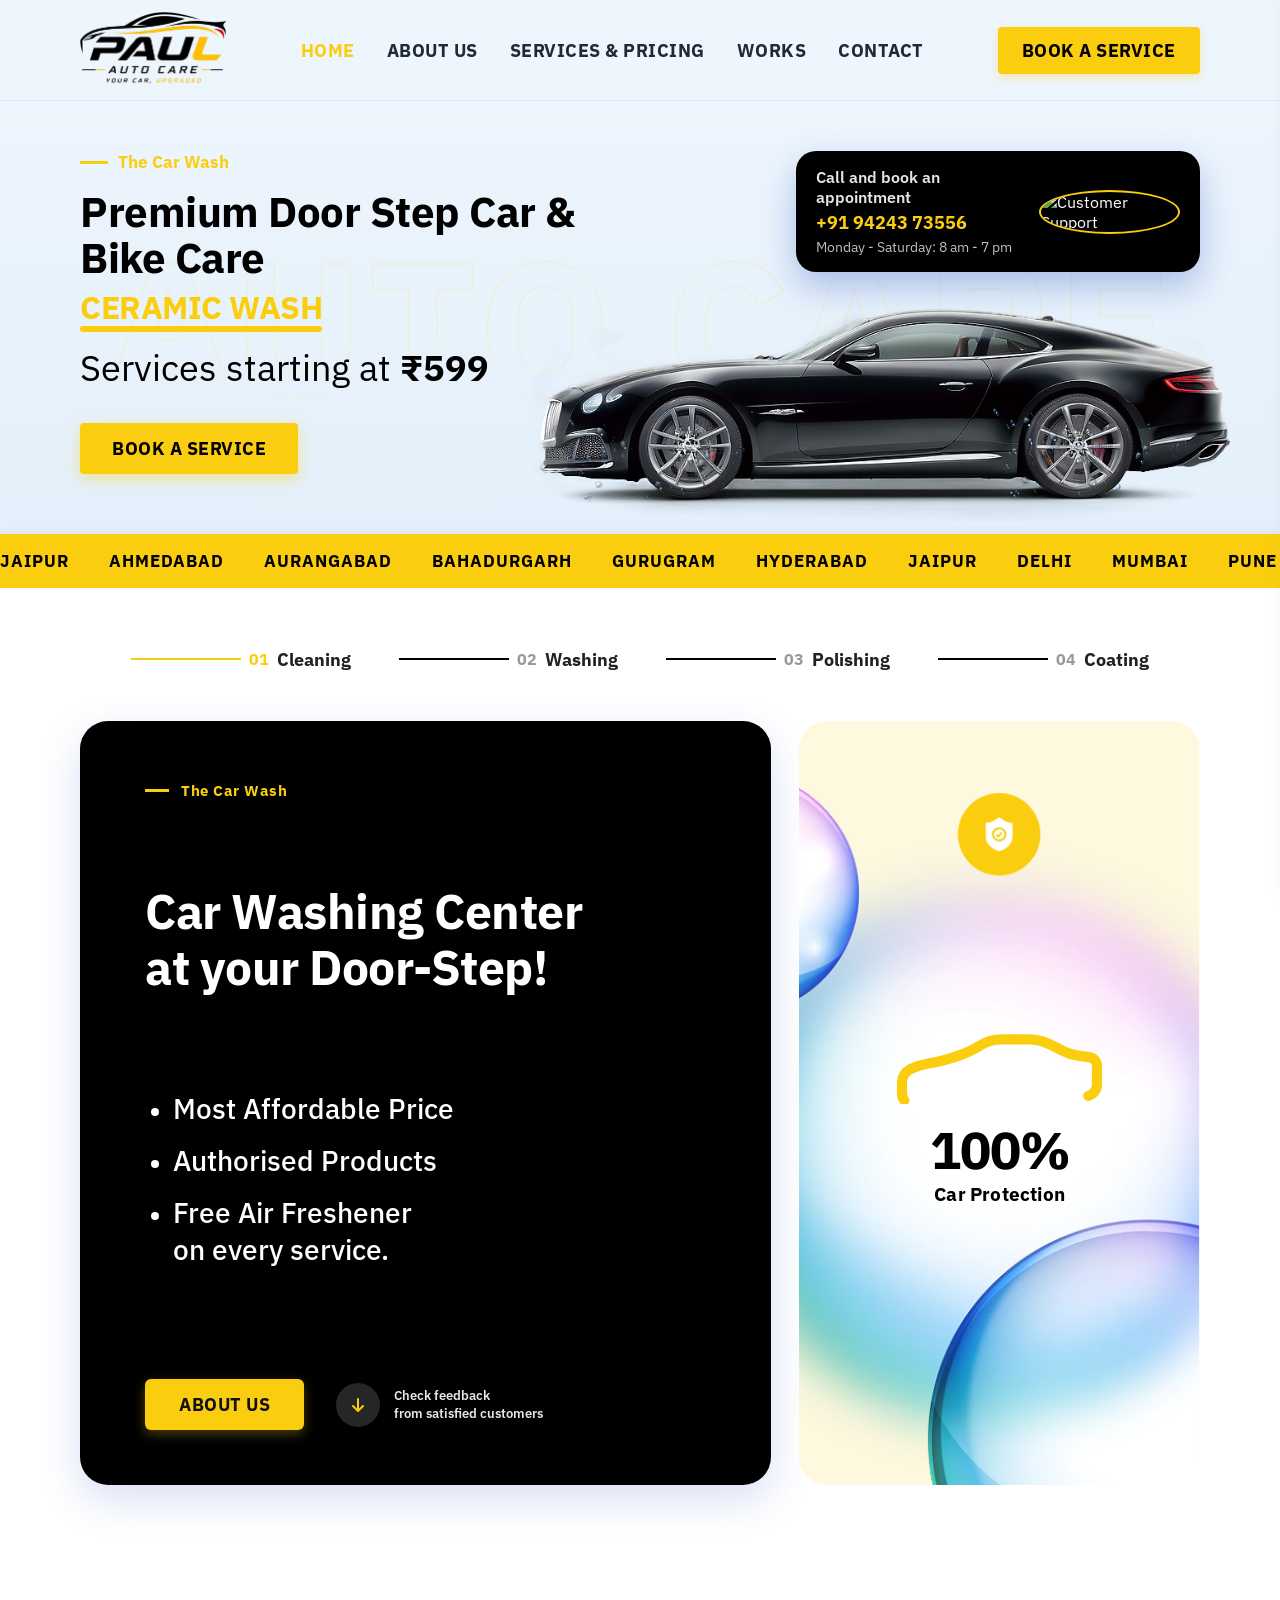
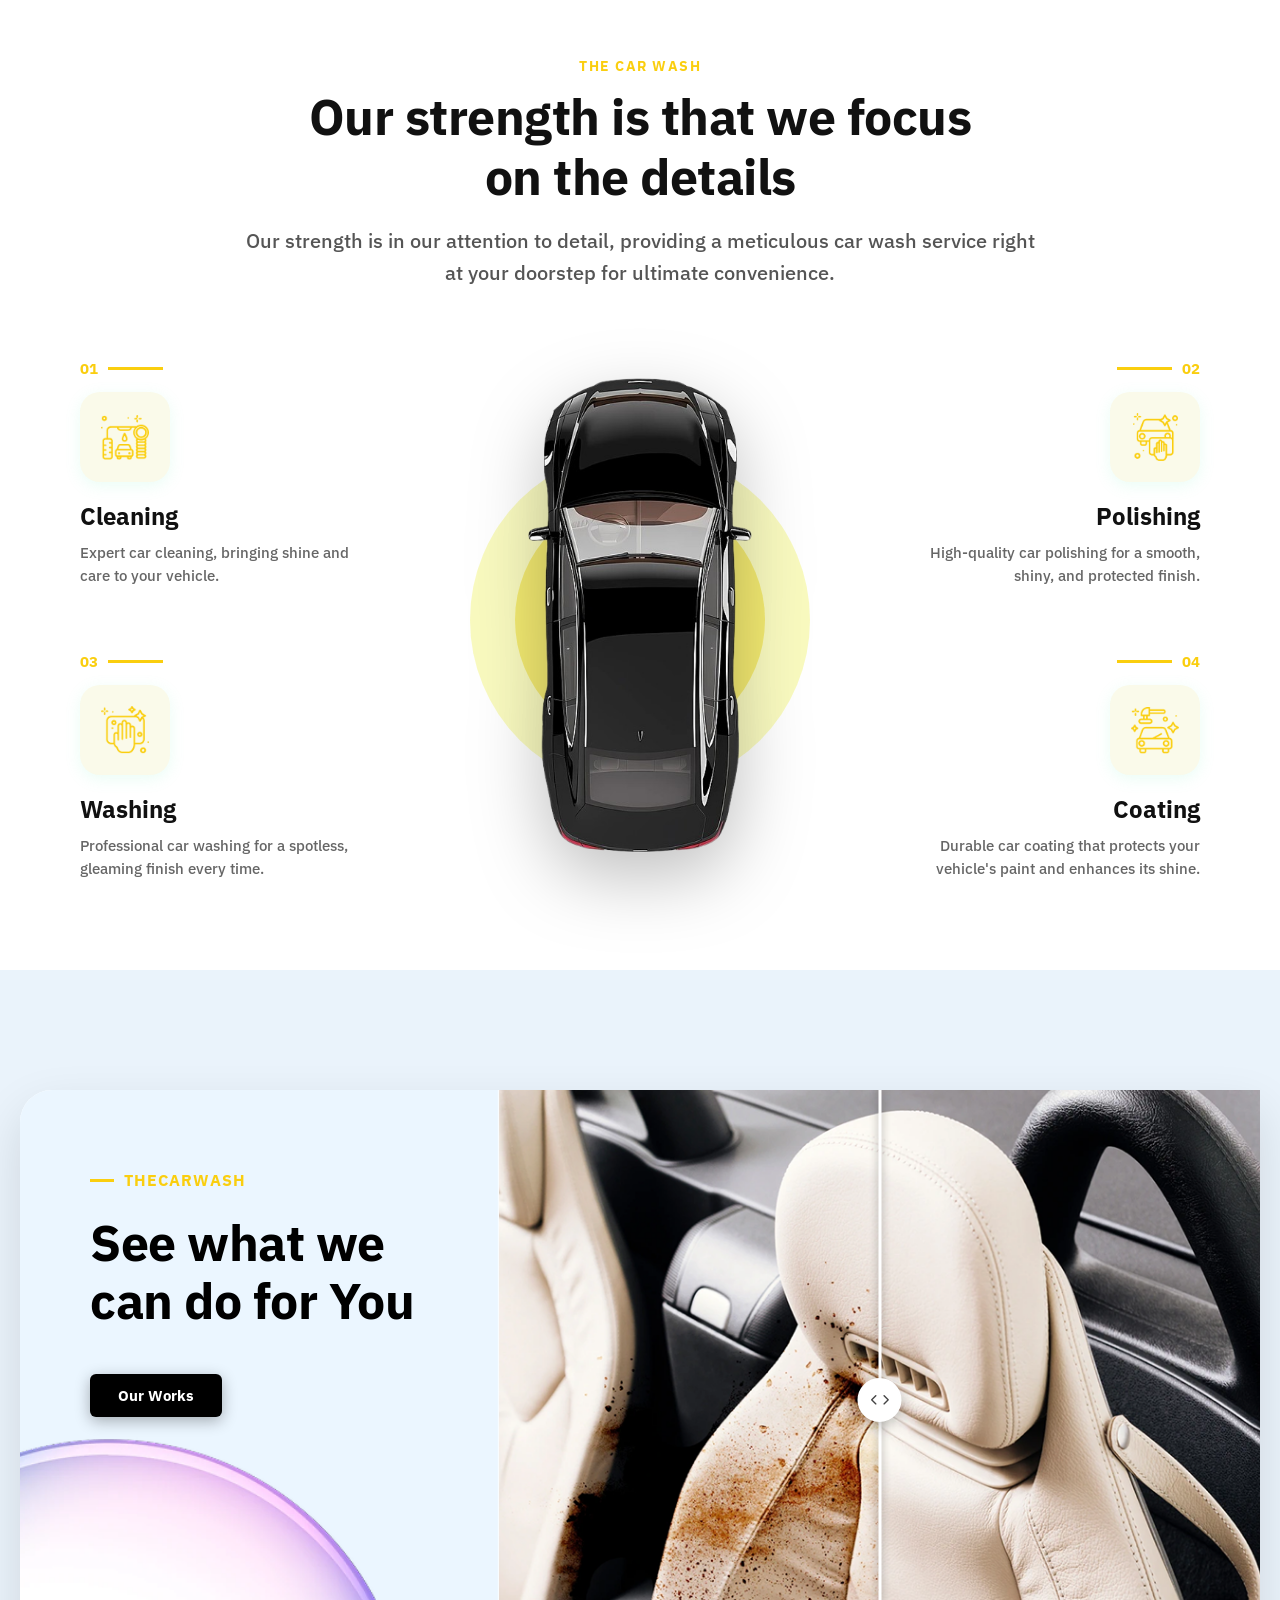
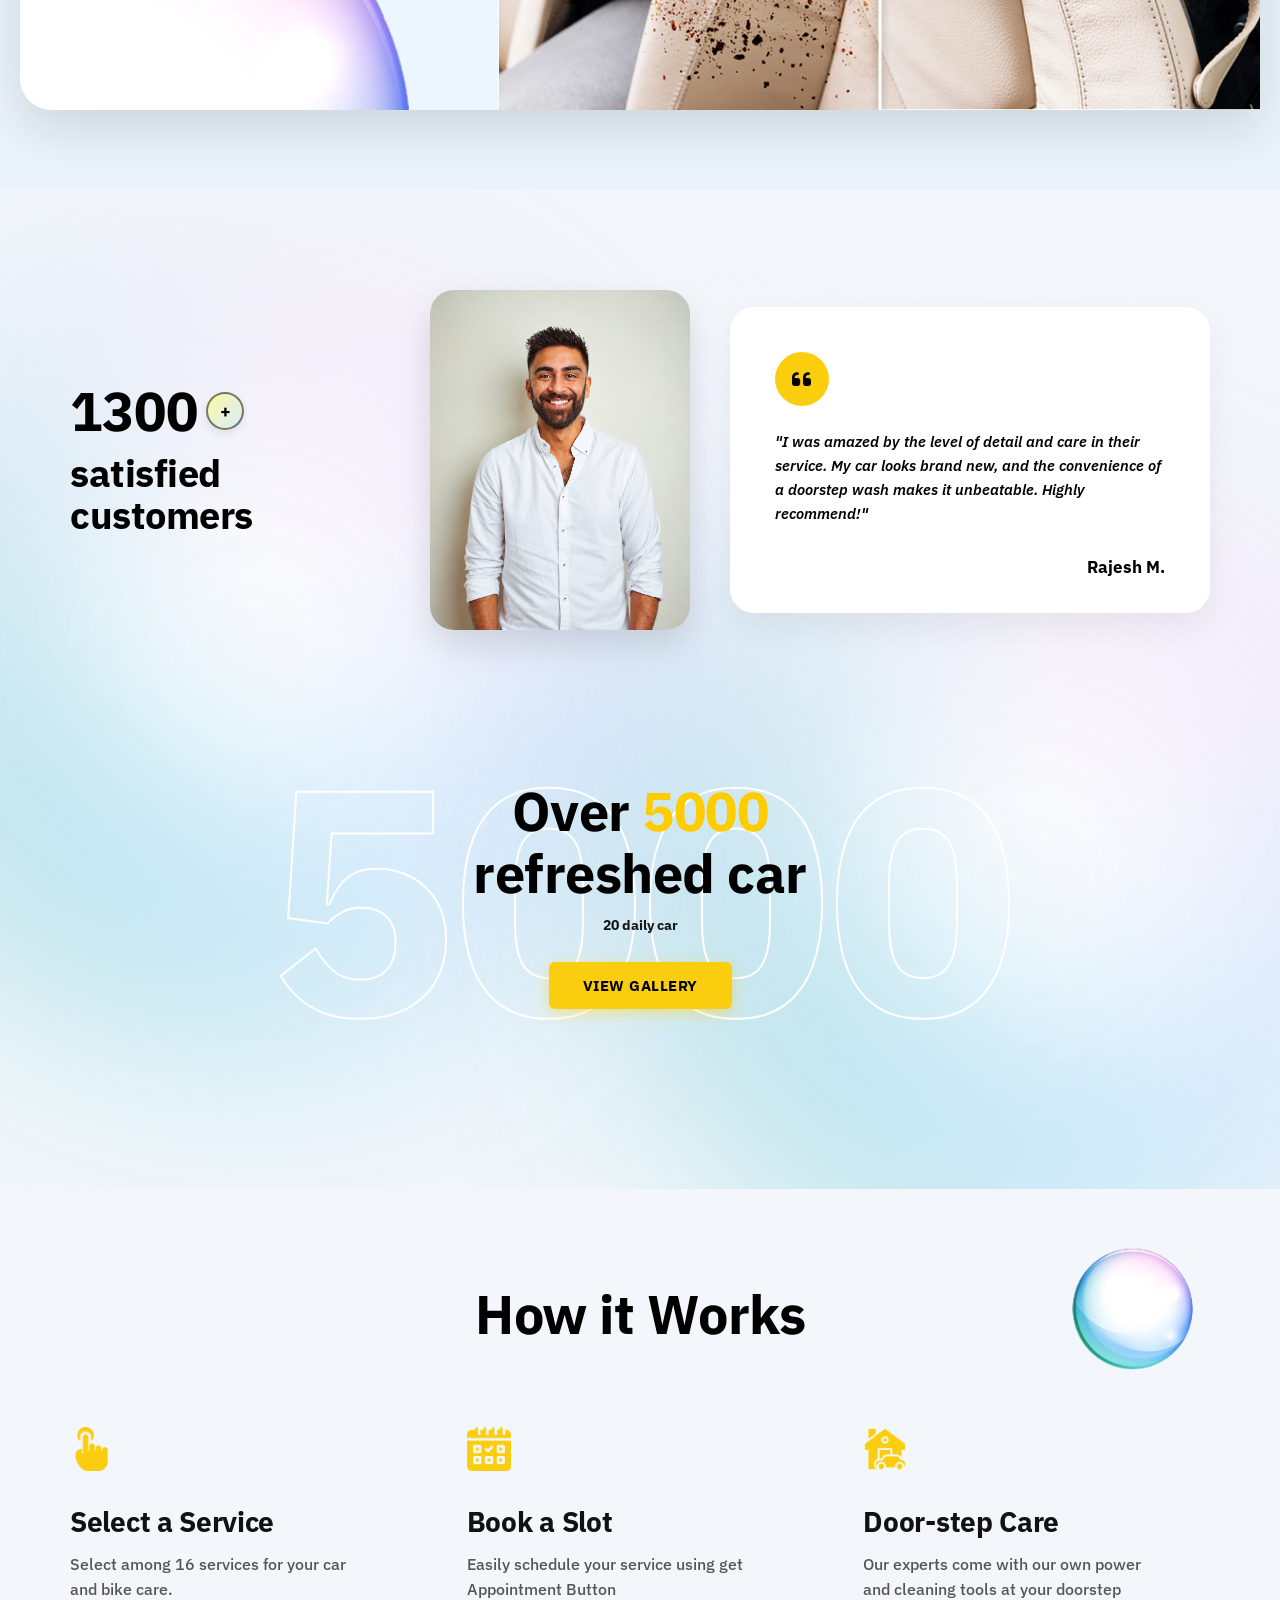
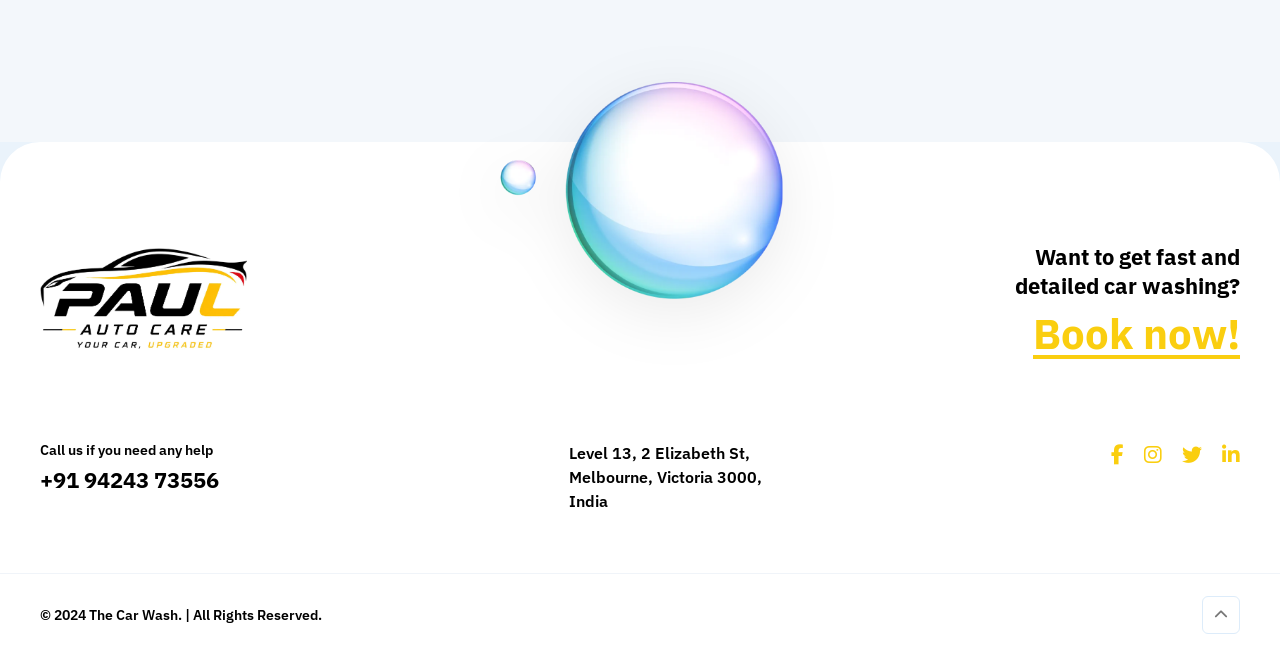
==== commit 79c35eea: "changed colors patterns" ====
--- a/index.html
+++ b/index.html
@@ -72,8 +72,8 @@
         <svg class="hero-bg-svg" viewBox="0 0 1000 200" preserveAspectRatio="xMidYMid meet">
             <defs>
                 <linearGradient id="outlineGradient" x1="0%" y1="0%" x2="0%" y2="100%">
-                    <stop offset="0%" stop-color="#A1DDFF" stop-opacity="0.5" />
-                    <stop offset="100%" stop-color="#f3f7fc" stop-opacity="0.5" />
+                    <stop offset="0%" stop-color="#facf0f17" stop-opacity="0.5" />
+                    <stop offset="100%" stop-color="#f3f7fcb6" stop-opacity="0.5" />
                 </linearGradient>
             </defs>
             <text x="50%" y="50%" text-anchor="middle" dominant-baseline="central" class="hero-bg-svg-text">AUTO CARE</text>
@@ -202,19 +202,51 @@
 
                 <div class="box-action">
                     <a href="#" class="btn-about-us">ABOUT US</a>
-                    <div class="feedback-link">
+                    <a href="#review" class="feedback-link">
                         <span class="arrow-circle"><i class="fa-solid fa-arrow-down"></i></span>
                         <div class="feedback-text">
                             Check feedback<br>
                             from satisfied customers
                         </div>
-                    </div>
+                    </a>
                 </div>
             </div>
 
             <!-- Right Image Box -->
             <div class="car-wash-right-img">
                 <img src="assets/car-100.png" alt="100% Car Protection">
+                <div class="car-wash-overlay">
+                    <div class="car-svg-wrapper">
+                        <svg class="car-draw-svg" width="325" height="91" viewBox="0 0 325 91" fill="none" xmlns="http://www.w3.org/2000/svg">
+                            <g clip-path="url(#clip0_4022_121)">
+                            <g clip-path="url(#clip1_4022_121)">
+                            <g clip-path="url(#clip2_4022_121)">
+                            <path class="car-path" d="M277.296 80.3819C283.97 78.4729 288.631 72.286 288.631 65.3367V41.5944C288.631 35.7205 284.241 30.7413 278.419 30.0132L263.732 28.1751C257.433 27.3865 251.361 25.5459 245.683 22.7034L226.838 13.2692C218.645 9.16795 209.473 7 200.314 7H164.935C154.393 7 144.12 9.99525 135.225 15.6624C115.548 28.1999 92.5599 33.9658 69.6635 38.4537C61.555 40.0431 53.2784 42.3296 46.2043 45.6189C39.3984 48.7832 35.0005 55.7504 35 63.3677V76.5668C35 80.4067 36.12 83.7249 38.2382 86.1636" stroke="url(#paint0_linear_4022_121)" stroke-width="13.349" stroke-linecap="round"/>
+                            </g>
+                            </g>
+                            </g>
+                            <defs>
+                            <linearGradient id="paint0_linear_4022_121" x1="161.815" y1="7" x2="161.815" y2="86.1636" gradientUnits="userSpaceOnUse">
+                            <stop stop-color="#FACE0F"/>
+                            <stop offset="0.776042" stop-color="#FACE0F"/>
+                            </linearGradient>
+                            <clipPath id="clip0_4022_121">
+                            <rect width="268" height="91" fill="white" transform="translate(28)"/>
+                            </clipPath>
+                            <clipPath id="clip1_4022_121">
+                            <rect width="268" height="91" fill="white" transform="translate(28)"/>
+                            </clipPath>
+                            <clipPath id="clip2_4022_121">
+                            <rect width="268" height="91" fill="white" transform="translate(28)"/>
+                            </clipPath>
+                            </defs>
+                        </svg>
+                    </div>
+                    <div class="car-protection-counter">
+                        <span class="count-number" id="carProtectionCount">0</span><span class="count-percent">%</span>
+                    </div>
+                    <div class="car-protection-text">Car Protection</div>
+                </div>
             </div>
         </div>
     </section>
@@ -341,7 +373,7 @@
         </div>
     </section>
     <!-- Testimonials & 5000 Stats Section -->
-    <section class="reviews-stats-section">
+    <section id="review" class="reviews-stats-section">
         <!-- Big blurred background balls (ball-bg.png) -->
         <img src="assets/ball-bg.png" alt="Blurred Background Ambient" class="bg-blur-ball ball-left">
         <img src="assets/ball-bg.png" alt="Blurred Background Ambient" class="bg-blur-ball ball-right">
--- a/style/style.css
+++ b/style/style.css
@@ -11,6 +11,7 @@
     margin: 0;
     padding: 0;
     box-sizing: border-box;
+    scroll-behavior: smooth;
 }
 
 body {
@@ -35,6 +36,10 @@
 
 ::-webkit-scrollbar-thumb:hover {
     background: #facf0fcb;
+}
+
+a{
+    text-decoration: none;
 }
 /* NAVBAR STYLING */
 nav {
@@ -530,12 +535,12 @@
 .step-line {
     width: 110px;
     height: 2px;
-    background-color: #a4c6f4;
+    background-color: #000000;
     display: inline-block;
 }
 
 .wash-step.active .step-line {
-    background-color: #79a6ed;
+    background-color: var(--primary);
 }
 
 .step-num {
@@ -566,7 +571,7 @@
 
 /* Left Blue Box */
 .car-wash-left-box {
-    background-color: #2d55c7;
+    background-color: #000000;
     border-radius: 28px;
     padding: 60px 65px 55px 65px;
     color: #ffffff;
@@ -692,6 +697,7 @@
     display: flex;
     border-radius: 28px;
     overflow: hidden;
+    position: relative;
 }
 
 .car-wash-right-img img {
@@ -700,6 +706,55 @@
     object-fit: cover;
     display: block;
     border-radius: 28px;
+}
+
+.car-wash-overlay {
+    position: absolute;
+    top: 0;
+    left: 0;
+    width: 100%;
+    height: 100%;
+    display: flex;
+    flex-direction: column;
+    align-items: center;
+    justify-content: center;
+    padding-top: 35px;
+    z-index: 2;
+    pointer-events: none;
+    user-select: none;
+}
+
+.car-svg-wrapper {
+    margin-bottom: 20px;
+    display: flex;
+    justify-content: center;
+    align-items: center;
+    width: 100%;
+}
+
+.car-draw-svg {
+    width: 250px;
+    height: auto;
+    max-width: 80%;
+    display: block;
+}
+
+.car-protection-counter {
+    font-size: 52px;
+    font-weight: 800;
+    color: var(--dark);
+    line-height: 1;
+    margin-bottom: 6px;
+    letter-spacing: -1px;
+    font-family: var(--font-ibm);
+}
+
+.car-protection-text {
+    font-size: 19px;
+    font-weight: 700;
+    color: #000000;
+    letter-spacing: 0.2px;
+    font-family: var(--font-ibm);
 }
 
 
@@ -1088,7 +1143,7 @@
 }
 
 .details-header .section-subtext {
-    font-size: 16px;
+    font-size: 20px;
     color: #555555;
     line-height: 1.6;
     font-weight: 500;
@@ -1151,7 +1206,7 @@
 .icon-box {
     width: 90px;
     height: 90px;
-    background-color: #eafaf4;
+    background-color: #fafaea;
     border-radius: 20px;
     display: flex;
     align-items: center;
@@ -1214,14 +1269,14 @@
 .green-rings-bg .outer-ring {
     width: 340px;
     height: 340px;
-    background-color: rgba(113, 243, 186, 0.45);
+    background-color: rgba(241, 243, 113, 0.45);
 }
 
 /* Inner thick ring */
 .green-rings-bg .inner-ring {
     width: 250px;
     height: 250px;
-    background-color: #71f3ba;
+    background-color: #f3ea71;
 }
 
 /* Seamless Rotating Top-View Car Image */
@@ -1353,14 +1408,14 @@
 .ba-line {
     width: 24px;
     height: 3px;
-    background-color: #1d3db7;
+    background-color: var(--primary);
     display: inline-block;
 }
 
 .ba-sub-text {
     font-size: 16px;
     font-weight: 800;
-    color: #1d3db7;
+    color: var(--primary);
     letter-spacing: 1px;
 }
 
@@ -1368,13 +1423,13 @@
     font-size: 50px;
     font-weight: 800;
     line-height: 1.15;
-    color: #1d3db7;
+    color: #000000;
     margin-bottom: 45px;
     letter-spacing: -0.5px;
 }
 
 .btn-our-works {
-    background-color: #1d3db7;
+    background-color: #000000;
     color: #ffffff;
     font-size: 15px;
     font-weight: 700;
@@ -1382,11 +1437,11 @@
     border-radius: 6px;
     text-decoration: none;
     transition: all 0.3s ease;
-    box-shadow: 0 4px 15px rgba(29, 61, 183, 0.3);
+    box-shadow: 0 4px 15px rgba(0, 0, 0, 0.3);
 }
 
 .btn-our-works:hover {
-    background-color: #152d8a;
+    background-color: #121213;
     transform: translateY(-2px);
 }
 
@@ -1564,7 +1619,7 @@
 .stat-number {
     font-size: 54px;
     font-weight: 800;
-    color: #1e3bb3;
+    color: #000000;
     line-height: 1;
 }
 
@@ -1572,12 +1627,12 @@
     width: 38px;
     height: 38px;
     border-radius: 50%;
-    background: linear-gradient(135deg, #a1ddff 0%, #d8ebff 100%);
-    border: 2px solid #ffffff;
+    background: linear-gradient(135deg, #fff9a1 0%, #d8ebff 100%);
+    border: 2px solid #00000081;
     display: flex;
     align-items: center;
     justify-content: center;
-    color: #1e3bb3;
+    color: #000000;
     font-size: 18px;
     font-weight: 800;
     box-shadow: 0 4px 10px rgba(0, 0, 0, 0.08);
@@ -1587,7 +1642,7 @@
     width: 100%;
     font-size: 38px;
     font-weight: 800;
-    color: #1e3bb3;
+    color: #000000;
     line-height: 1.1;
     margin-top: 6px;
     letter-spacing: -0.5px;
@@ -1626,8 +1681,8 @@
     width: 54px;
     height: 54px;
     border-radius: 50%;
-    background-color: #3b62d8;
-    color: #85b0ff;
+    background-color: var(--primary);
+    color: var(--dark);
     display: flex;
     align-items: center;
     justify-content: center;
@@ -1637,7 +1692,7 @@
 
 .quote-text {
     font-size: 15px;
-    color: #3a53a4;
+    color: #000000;
     line-height: 1.6;
     font-weight: 600;
     margin-bottom: 30px;
@@ -1648,7 +1703,7 @@
     align-self: flex-end;
     font-size: 17px;
     font-weight: 800;
-    color: #1e3bb3;
+    color: #000000;
 }
 
 /* Bottom 5000 Stats Banner */
@@ -1691,7 +1746,7 @@
 .banner-heading {
     font-size: 54px;
     font-weight: 800;
-    color: #1e3bb3;
+    color: #000000;
     line-height: 1.15;
     margin-bottom: 12px;
     letter-spacing: -0.5px;
@@ -1704,7 +1759,7 @@
 .banner-subtext {
     font-size: 14px;
     font-weight: 700;
-    color: #2b4cad;
+    color: #000000;
     margin-bottom: 28px;
     opacity: 0.9;
 }
@@ -1805,7 +1860,7 @@
 .hiw-main-title {
     font-size: 54px;
     font-weight: 800;
-    color: #1e3bb3;
+    color: #000000;
     margin-bottom: 70px;
     letter-spacing: -0.5px;
 }
@@ -1905,7 +1960,7 @@
 .cta-question {
     font-size: 22px;
     font-weight: 800;
-    color: #1e3bb3;
+    color: #000000;
     margin-bottom: 6px;
     max-width: 280px;
 }
@@ -1939,21 +1994,21 @@
 .info-label {
     font-size: 14px;
     font-weight: 600;
-    color: #7991dd;
+    color: #000000;
     margin-bottom: 6px;
 }
 
 .info-value.phone-val {
     font-size: 22px;
     font-weight: 800;
-    color: #1e3bb3;
+    color: #000000;
     text-decoration: none;
 }
 
 .address-text {
     font-size: 16px;
     font-weight: 600;
-    color: #5572cb;
+    color: #000000;
     line-height: 1.5;
 }
 
@@ -1964,7 +2019,7 @@
 }
 
 .socials-col a {
-    color: #1e3bb3;
+    color: var(--primary);
     font-size: 20px;
     transition: color 0.3s ease, transform 0.3s ease;
 }
@@ -1992,7 +2047,7 @@
 .copyright-text {
     font-size: 14px;
     font-weight: 600;
-    color: #5572cb;
+    color: #000000;
 }
 
 .back-to-top-btn {
@@ -2135,8 +2190,13 @@
         height: 2px;
     }
 
+    .car-wash-right-img {
+        min-height: 380px;
+        width: 100%;
+    }
+
     .car-wash-right-img img {
-        display: none;
+        display: block;
     }
 
     .details-strength-section {
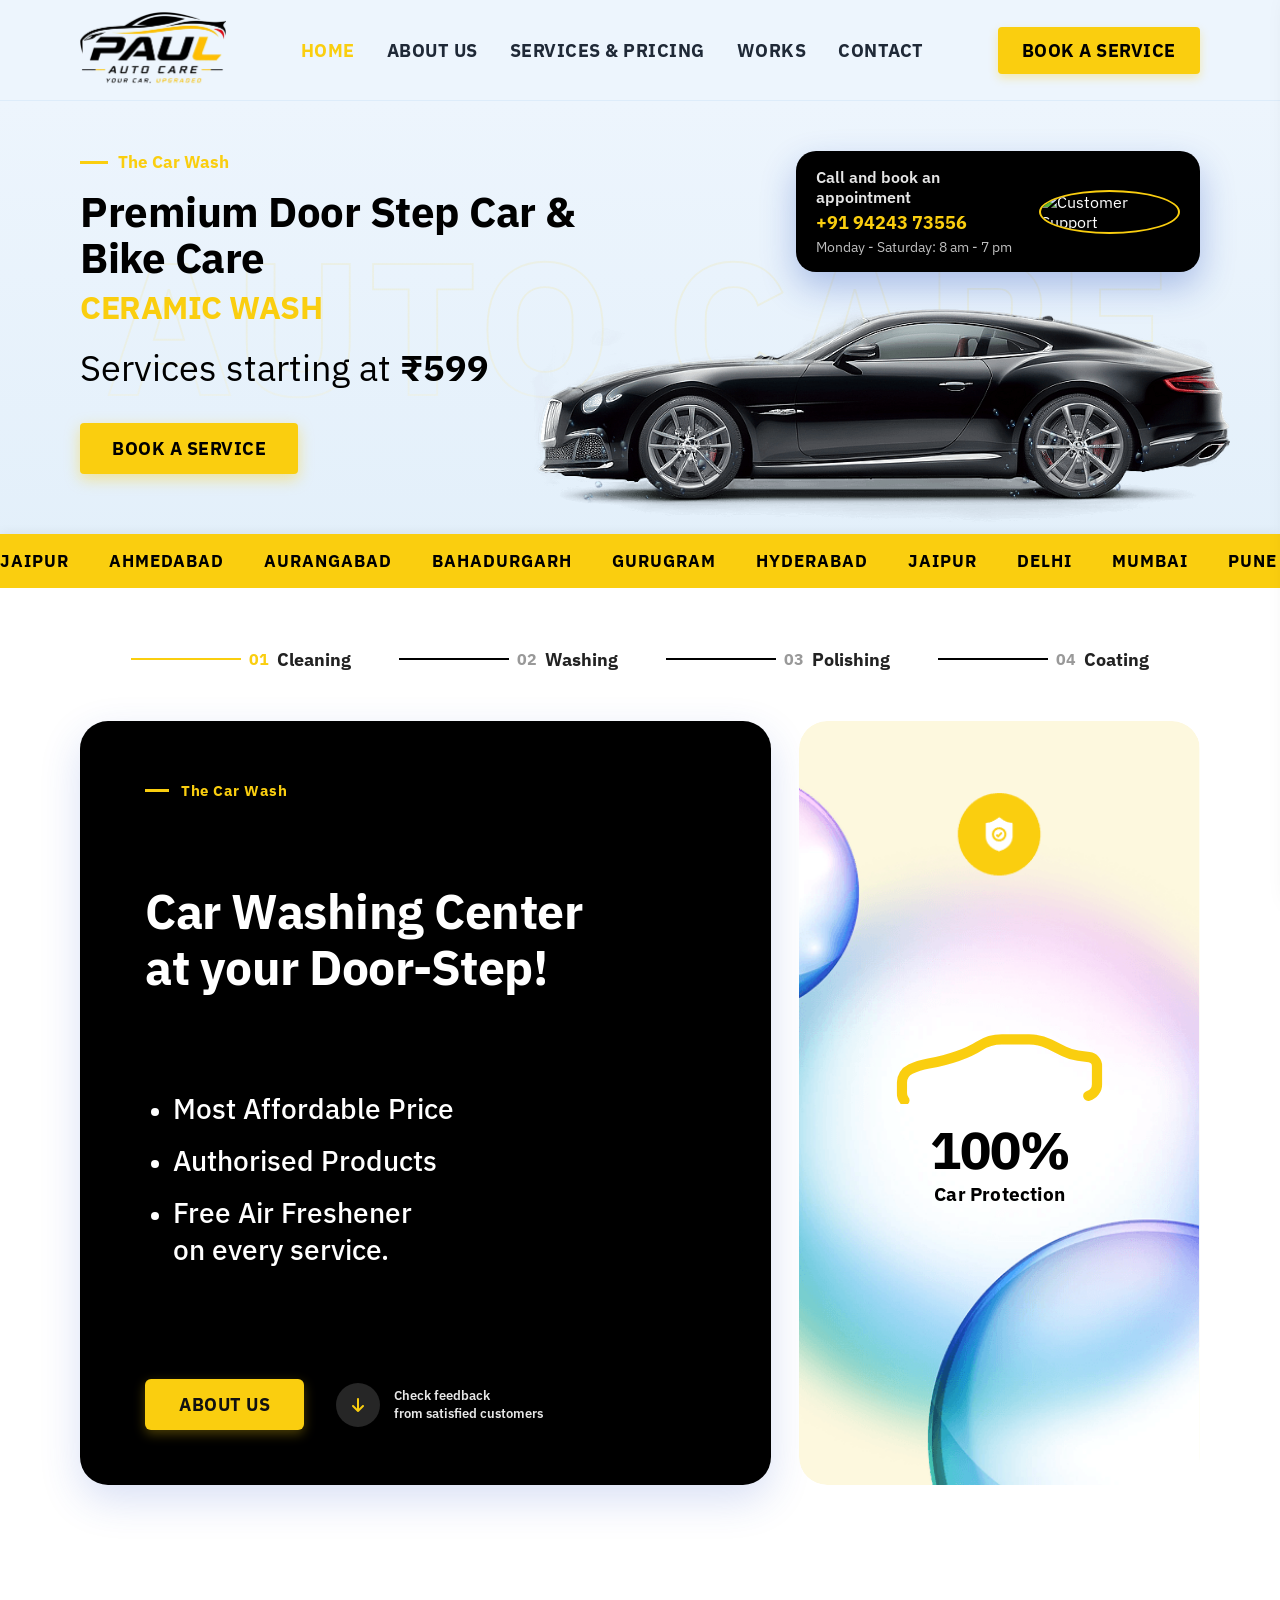
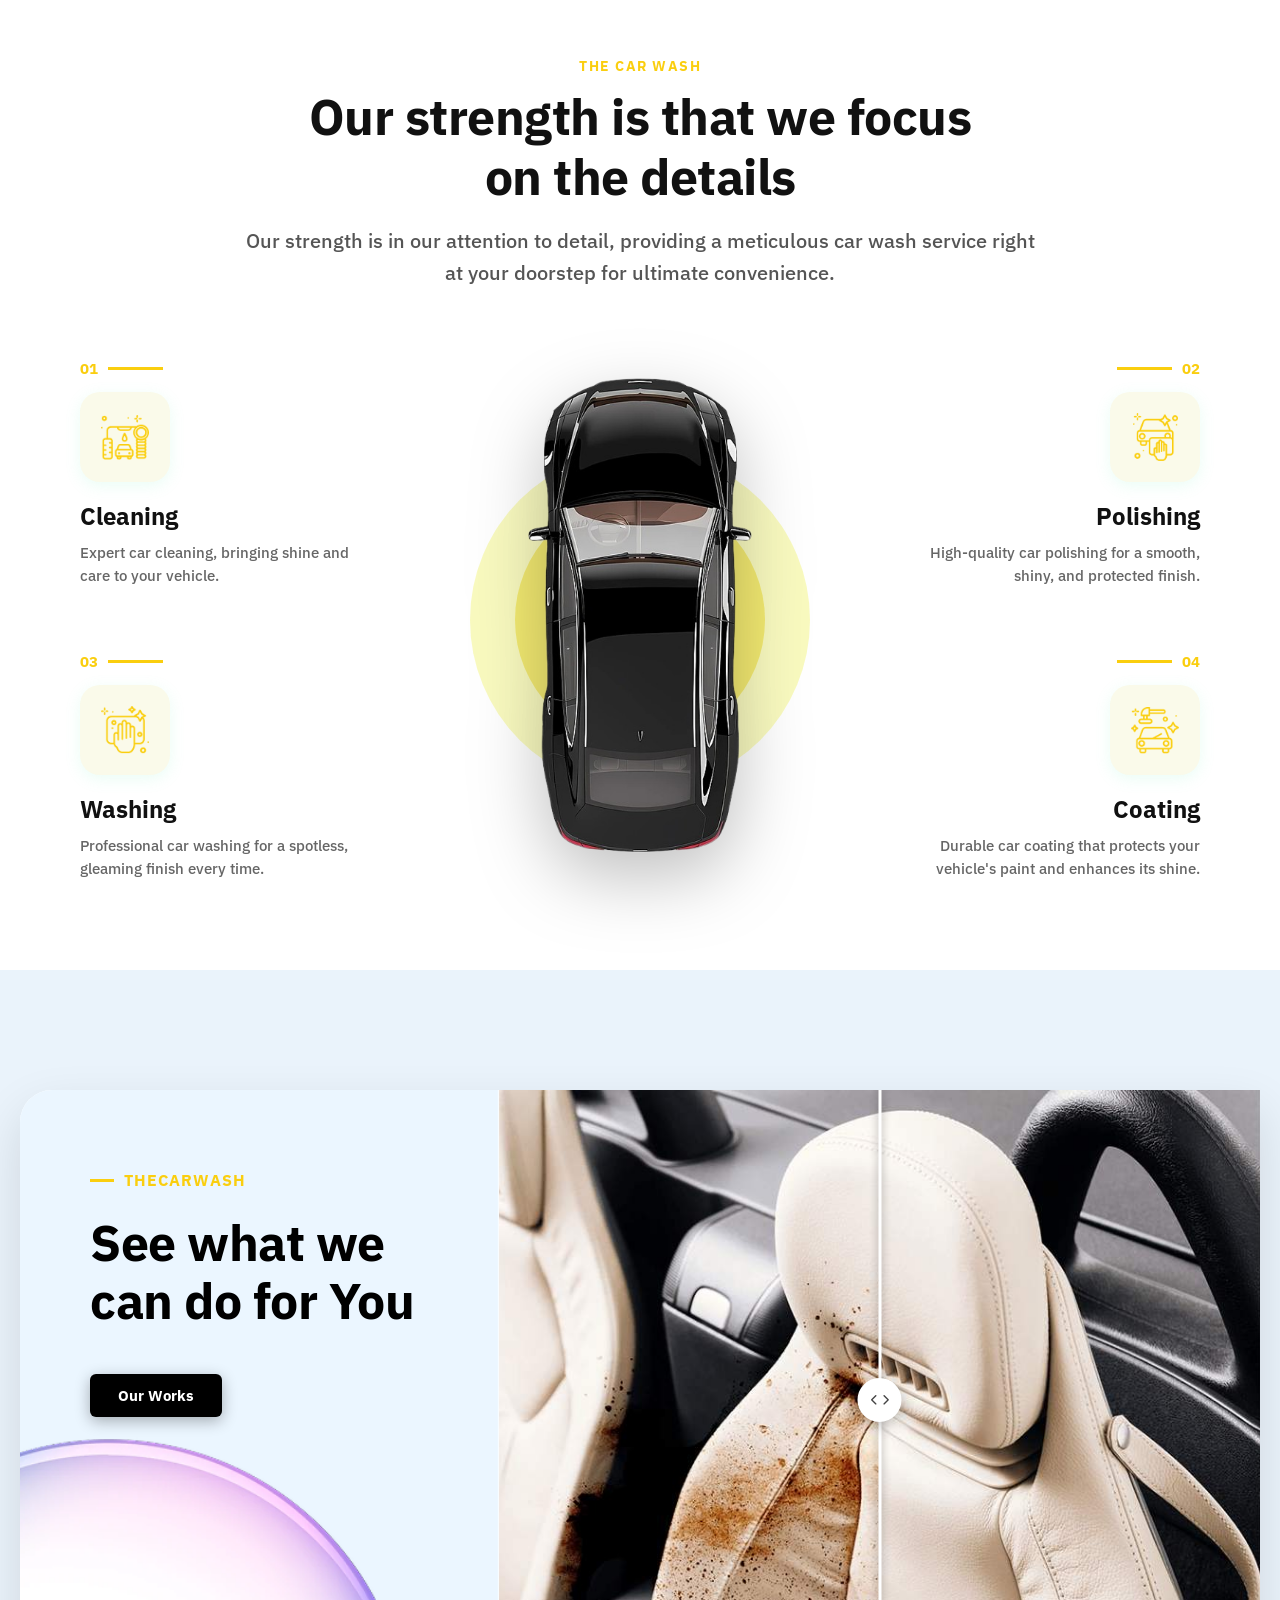
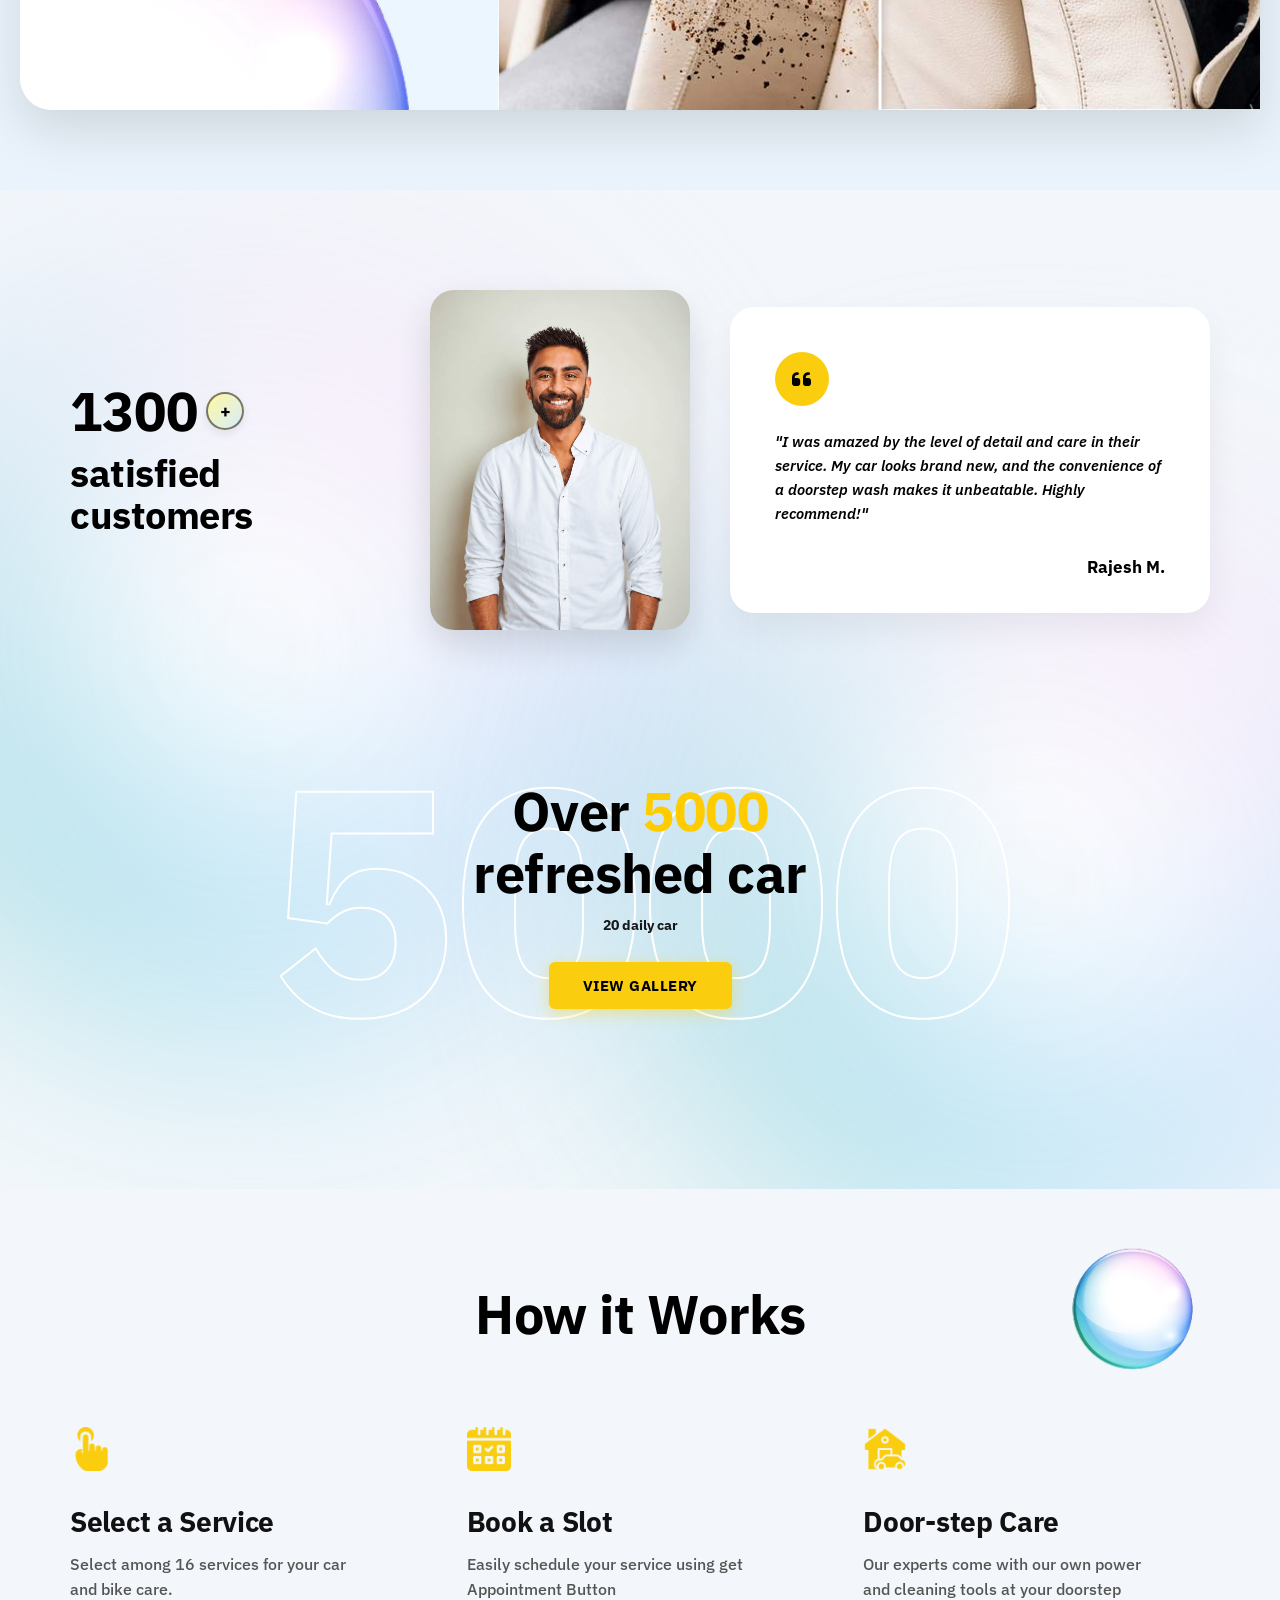
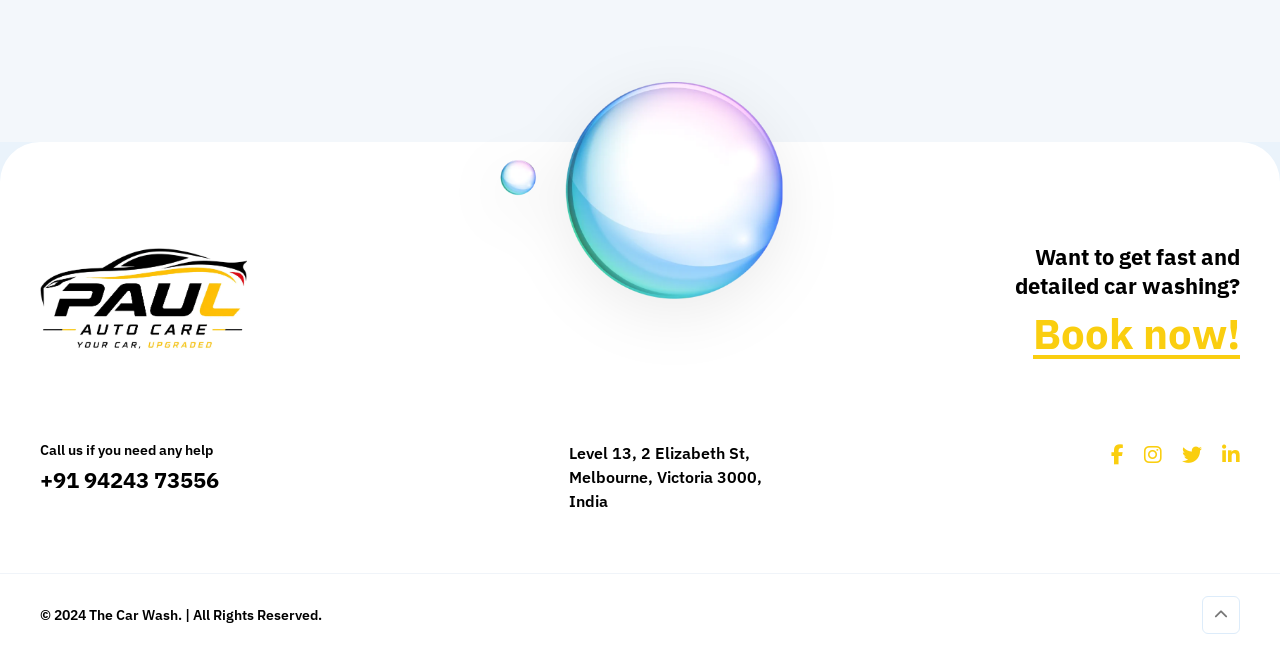
==== commit 026efc12: "Optimized" ====
--- a/index.html
+++ b/index.html
@@ -76,7 +76,8 @@
                     <stop offset="100%" stop-color="#f3f7fcb6" stop-opacity="0.5" />
                 </linearGradient>
             </defs>
-            <text x="50%" y="50%" text-anchor="middle" dominant-baseline="central" class="hero-bg-svg-text">AUTO CARE</text>
+            <text x="50%" y="50%" text-anchor="middle" dominant-baseline="central" class="hero-bg-svg-text">AUTO
+                CARE</text>
         </svg>
 
         <div class="hero-container">
@@ -217,28 +218,33 @@
                 <img src="assets/car-100.png" alt="100% Car Protection">
                 <div class="car-wash-overlay">
                     <div class="car-svg-wrapper">
-                        <svg class="car-draw-svg" width="325" height="91" viewBox="0 0 325 91" fill="none" xmlns="http://www.w3.org/2000/svg">
+                        <svg class="car-draw-svg" width="325" height="91" viewBox="0 0 325 91" fill="none"
+                            xmlns="http://www.w3.org/2000/svg">
                             <g clip-path="url(#clip0_4022_121)">
-                            <g clip-path="url(#clip1_4022_121)">
-                            <g clip-path="url(#clip2_4022_121)">
-                            <path class="car-path" d="M277.296 80.3819C283.97 78.4729 288.631 72.286 288.631 65.3367V41.5944C288.631 35.7205 284.241 30.7413 278.419 30.0132L263.732 28.1751C257.433 27.3865 251.361 25.5459 245.683 22.7034L226.838 13.2692C218.645 9.16795 209.473 7 200.314 7H164.935C154.393 7 144.12 9.99525 135.225 15.6624C115.548 28.1999 92.5599 33.9658 69.6635 38.4537C61.555 40.0431 53.2784 42.3296 46.2043 45.6189C39.3984 48.7832 35.0005 55.7504 35 63.3677V76.5668C35 80.4067 36.12 83.7249 38.2382 86.1636" stroke="url(#paint0_linear_4022_121)" stroke-width="13.349" stroke-linecap="round"/>
-                            </g>
-                            </g>
+                                <g clip-path="url(#clip1_4022_121)">
+                                    <g clip-path="url(#clip2_4022_121)">
+                                        <path class="car-path"
+                                            d="M277.296 80.3819C283.97 78.4729 288.631 72.286 288.631 65.3367V41.5944C288.631 35.7205 284.241 30.7413 278.419 30.0132L263.732 28.1751C257.433 27.3865 251.361 25.5459 245.683 22.7034L226.838 13.2692C218.645 9.16795 209.473 7 200.314 7H164.935C154.393 7 144.12 9.99525 135.225 15.6624C115.548 28.1999 92.5599 33.9658 69.6635 38.4537C61.555 40.0431 53.2784 42.3296 46.2043 45.6189C39.3984 48.7832 35.0005 55.7504 35 63.3677V76.5668C35 80.4067 36.12 83.7249 38.2382 86.1636"
+                                            stroke="url(#paint0_linear_4022_121)" stroke-width="13.349"
+                                            stroke-linecap="round" />
+                                    </g>
+                                </g>
                             </g>
                             <defs>
-                            <linearGradient id="paint0_linear_4022_121" x1="161.815" y1="7" x2="161.815" y2="86.1636" gradientUnits="userSpaceOnUse">
-                            <stop stop-color="#FACE0F"/>
-                            <stop offset="0.776042" stop-color="#FACE0F"/>
-                            </linearGradient>
-                            <clipPath id="clip0_4022_121">
-                            <rect width="268" height="91" fill="white" transform="translate(28)"/>
-                            </clipPath>
-                            <clipPath id="clip1_4022_121">
-                            <rect width="268" height="91" fill="white" transform="translate(28)"/>
-                            </clipPath>
-                            <clipPath id="clip2_4022_121">
-                            <rect width="268" height="91" fill="white" transform="translate(28)"/>
-                            </clipPath>
+                                <linearGradient id="paint0_linear_4022_121" x1="161.815" y1="7" x2="161.815"
+                                    y2="86.1636" gradientUnits="userSpaceOnUse">
+                                    <stop stop-color="#FACE0F" />
+                                    <stop offset="0.776042" stop-color="#FACE0F" />
+                                </linearGradient>
+                                <clipPath id="clip0_4022_121">
+                                    <rect width="268" height="91" fill="white" transform="translate(28)" />
+                                </clipPath>
+                                <clipPath id="clip1_4022_121">
+                                    <rect width="268" height="91" fill="white" transform="translate(28)" />
+                                </clipPath>
+                                <clipPath id="clip2_4022_121">
+                                    <rect width="268" height="91" fill="white" transform="translate(28)" />
+                                </clipPath>
                             </defs>
                         </svg>
                     </div>
@@ -256,7 +262,8 @@
         <div class="details-header animate__animated animate__fadeInUp">
             <span class="sub-tag">THE CAR WASH</span>
             <h2 class="section-heading">Our strength is that we focus<br>on the details</h2>
-            <p class="section-subtext">Our strength is in our attention to detail, providing a meticulous car wash service right at your doorstep for ultimate convenience.</p>
+            <p class="section-subtext">Our strength is in our attention to detail, providing a meticulous car wash
+                service right at your doorstep for ultimate convenience.</p>
         </div>
 
         <div class="details-content-grid animate__animated animate__fadeInUp">
@@ -325,11 +332,12 @@
                         <img src="assets/icon4.png" alt="Coating Icon">
                     </div>
                     <h3 class="card-title">Coating</h3>
-                    <p class="card-desc">Durable car coating that protects your vehicle's paint and enhances its shine.</p>
-                </div>
-            </div>
-        </div>
-        </section>
+                    <p class="card-desc">Durable car coating that protects your vehicle's paint and enhances its shine.
+                    </p>
+                </div>
+            </div>
+        </div>
+    </section>
     <!-- Before & After Comparison Works Section -->
     <section class="before-after-section">
         <div class="before-after-container animate__animated animate__fadeInUp">
@@ -351,12 +359,12 @@
             <div class="ba-slider-container" id="baSliderContainer">
                 <!-- After Image (Base / Full background) -->
                 <div class="ba-img-layer ba-after-layer">
-                    <img src="assets/after-seat1.png" alt="After Cleaning Seat">
+                    <img src="assets/after-seat1.jpg" alt="After Cleaning Seat">
                 </div>
 
                 <!-- Before Image (Clipped overlay) -->
                 <div class="ba-img-layer ba-before-layer" id="baBeforeLayer">
-                    <img src="assets/before-seat1.png" alt="Before Cleaning Seat">
+                    <img src="assets/before-seat1.jpg" alt="Before Cleaning Seat">
                 </div>
 
                 <!-- Vertical Handle Line & Handle Button -->
@@ -368,7 +376,8 @@
                 </div>
 
                 <!-- Hidden Range Input for seamless dragging/touching -->
-                <input type="range" min="0" max="100" value="50" class="ba-range-input" id="baRangeInput" aria-label="Before and after comparison slider">
+                <input type="range" min="0" max="100" value="50" class="ba-range-input" id="baRangeInput"
+                    aria-label="Before and after comparison slider">
             </div>
         </div>
     </section>
@@ -393,7 +402,7 @@
 
                 <!-- Center Customer Portrait Image -->
                 <div class="customer-portrait-box">
-                    <img src="assets/review-persons.png" alt="Satisfied Customer Portrait">
+                    <img src="assets/review-persons.jpg" alt="Satisfied Customer Portrait">
                 </div>
 
                 <!-- Right Quote Card -->
@@ -402,7 +411,8 @@
                         <i class="fa-solid fa-quote-left"></i>
                     </div>
                     <p class="quote-text">
-                        "I was amazed by the level of detail and care in their service. My car looks brand new, and the convenience of a doorstep wash makes it unbeatable. Highly recommend!"
+                        "I was amazed by the level of detail and care in their service. My car looks brand new, and the
+                        convenience of a doorstep wash makes it unbeatable. Highly recommend!"
                     </p>
                     <span class="quote-author">Rajesh M.</span>
                 </div>
--- a/style/style.css
+++ b/style/style.css
@@ -21,6 +21,7 @@
     overflow-x: hidden;
     position: relative;
 }
+
 ::-webkit-scrollbar {
     width: 3.5px;
 }
@@ -38,9 +39,10 @@
     background: #facf0fcb;
 }
 
-a{
+a {
     text-decoration: none;
 }
+
 /* NAVBAR STYLING */
 nav {
     width: 100%;
@@ -797,13 +799,16 @@
     .highlight-text {
         font-size: 32px;
     }
-    .details-strength-section{
+
+    .details-strength-section {
         padding: 90px 80px !important;
     }
-    .reviews-stats-section{
+
+    .reviews-stats-section {
         padding: 100px 70px 120px 70px !important;
     }
-    .how-it-works-section{
+
+    .how-it-works-section {
         padding: 90px 70px 140px 70px !important;
     }
 }
@@ -850,7 +855,7 @@
     .city-list span {
         font-size: 15px;
     }
-    
+
 }
 
 
@@ -883,9 +888,11 @@
     .main-title {
         font-size: 70px;
     }
-.highlight-text{
-    font-size: 40px !important;
-}
+
+    .highlight-text {
+        font-size: 40px !important;
+    }
+
     .starting-price {
         font-size: 20px;
     }
@@ -1648,7 +1655,7 @@
     letter-spacing: -0.5px;
 }
 
-/* Center Customer Portrait Image (review-persons.png) */
+/* Center Customer Portrait Image (review-persons.jpg) */
 .customer-portrait-box {
     width: 260px;
     height: 340px;
